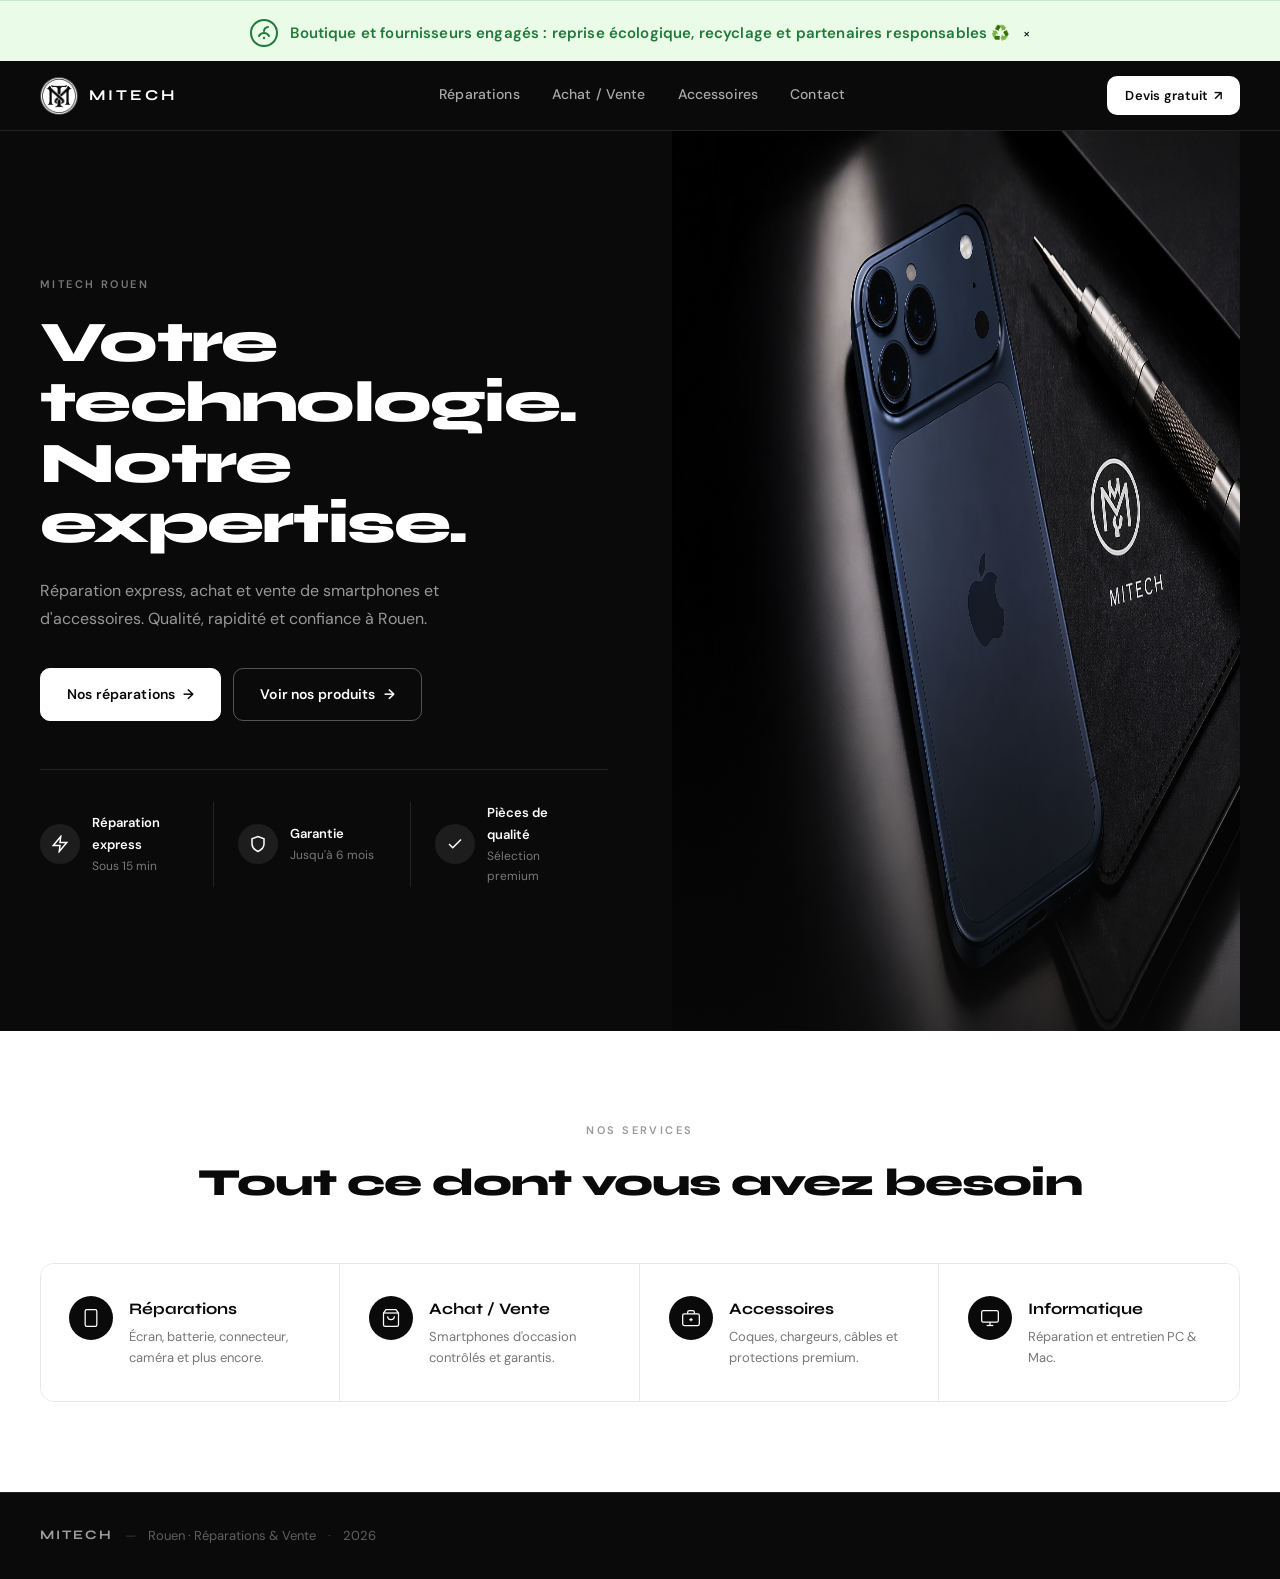
==== index.html @ 040344aa "restauration" ====
<!-- SECTION ÉCOLOGIE / REPRISE -->
</main>

<!-- SECTION ÉCOLOGIE / REPRISE (en bas de page) -->
<div class="eco-bar">
    <span class="eco-logo">
        <svg width="28" height="28" viewBox="0 0 28 28" fill="none" xmlns="http://www.w3.org/2000/svg">
            <circle cx="14" cy="14" r="13" stroke="#217a3a" stroke-width="2" fill="#eafbe7" />
            <path d="M9 17c2-4 8-4 10 0" stroke="#217a3a" stroke-width="2" stroke-linecap="round" fill="none" />
            <path d="M14 12c0-2 2-4 4-4" stroke="#217a3a" stroke-width="2" stroke-linecap="round" fill="none" />
            <circle cx="14" cy="19" r="1.2" fill="#217a3a" />
        </svg>
    </span>
    <span class="eco-text">Boutique et fournisseurs engagés : reprise écologique, recyclage et partenaires responsables
        ♻️</span>
    <button class="eco-close" aria-label="Fermer">&times;</button>
</div>
<!DOCTYPE html>
<html lang="fr">

<head>
    <meta charset="UTF-8" />
    <meta name="viewport" content="width=device-width, initial-scale=1.0" />
    <title>Mitech Rouen — Réparation & Vente de Smartphones</title>
    <link rel="preconnect" href="https://fonts.googleapis.com">
    <link
        href="https://fonts.googleapis.com/css2?family=Syne:wght@600;700;800&family=DM+Sans:wght@400;500;600&display=swap"
        rel="stylesheet">
    <link rel="stylesheet" href="style.css" />
</head>

<body>

    <header class="topbar">
        <div class="nav-wrap">
            <a href="index.html" class="brand">
                <img src="logo.png" alt="Logo Mitech" class="brand-logo" />
                <span class="brand-text">MITECH</span>
            </a>
            <nav class="nav-links">

                <a href="reparations.html">Réparations</a>
                <a href="achat.html">Achat / Vente</a>
                <a href="accessoires.html">Accessoires</a>
                <a href="contact.html">Contact</a>
            </nav>
            <a href="contact.html" class="devis-btn">Devis gratuit <span>↗</span></a>
        </div>
    </header>

    <main>

        <section class="hero">
            <div class="hero-left">
                <p class="overline">MITECH ROUEN</p>
                <h1>Votre technologie.<br />Notre expertise.</h1>
                <p class="hero-desc">
                    Réparation express, achat et vente de smartphones
                    et d'accessoires. Qualité, rapidité et confiance à Rouen.
                </p>
                <div class="hero-actions">
                    <a href="reparations.html" class="btn btn-light">Nos réparations <span>→</span></a>
                    <a href="achat.html" class="btn btn-dark">Voir nos produits <span>→</span></a>
                </div>
                <div class="hero-features">
                    <div class="feature">
                        <div class="feature-icon">
                            <svg viewBox="0 0 24 24" fill="none" stroke="currentColor" stroke-width="2">
                                <path d="M13 2L3 14h9l-1 8 10-12h-9l1-8z" />
                            </svg>
                        </div>
                        <div class="feature-text">
                            <strong>Réparation express</strong>
                            <span>Sous 15 min</span>
                        </div>
                    </div>
                    <div class="feature divider-left">
                        <div class="feature-icon">
                            <svg viewBox="0 0 24 24" fill="none" stroke="currentColor" stroke-width="2">
                                <path d="M12 22s8-4 8-10V5l-8-3-8 3v7c0 6 8 10 8 10z" />
                            </svg>
                        </div>
                        <div class="feature-text">
                            <strong>Garantie</strong>
                            <span>Jusqu'à 6 mois</span>
                        </div>
                    </div>
                    <div class="feature divider-left">
                        <div class="feature-icon">
                            <svg viewBox="0 0 24 24" fill="none" stroke="currentColor" stroke-width="2">
                                <polyline points="20 6 9 17 4 12" />
                            </svg>
                        </div>
                        <div class="feature-text">
                            <strong>Pièces de qualité</strong>
                            <span>Sélection premium</span>
                        </div>
                    </div>
                </div>
            </div>
            <div class="hero-right">
                <div class="hero-img-wrap" style="box-shadow:none;">
                    <img src="17pro.png" alt="iPhone 17 Pro" style="box-shadow:none;" />
                </div>
            </div>
        </section>

        <section class="services">
            <div class="services-head">
                <p class="section-overline">NOS SERVICES</p>
                <h2>Tout ce dont vous avez besoin</h2>
            </div>
            <div class="services-grid">
                <article class="service-card">
                    <div class="service-icon">
                        <svg viewBox="0 0 24 24" fill="none" stroke="currentColor" stroke-width="1.5">
                            <rect x="5" y="2" width="14" height="20" rx="2" />
                            <line x1="12" y1="18" x2="12" y2="18.01" />
                        </svg>
                    </div>
                    <div class="service-content">
                        <h3>Réparations</h3>
                        <p>Écran, batterie, connecteur, caméra et plus encore.</p>
                    </div>
                </article>
                <article class="service-card">
                    <div class="service-icon">
                        <svg viewBox="0 0 24 24" fill="none" stroke="currentColor" stroke-width="1.5">
                            <path d="M6 2L3 6v14a2 2 0 002 2h14a2 2 0 002-2V6l-3-4z" />
                            <line x1="3" y1="6" x2="21" y2="6" />
                            <path d="M16 10a4 4 0 01-8 0" />
                        </svg>
                    </div>
                    <div class="service-content">
                        <h3>Achat / Vente</h3>
                        <p>Smartphones d'occasion contrôlés et garantis.</p>
                    </div>
                </article>
                <article class="service-card">
                    <div class="service-icon">
                        <svg viewBox="0 0 24 24" fill="none" stroke="currentColor" stroke-width="1.5">
                            <rect x="2" y="7" width="20" height="14" rx="2" />
                            <path d="M16 7V5a2 2 0 00-2-2h-4a2 2 0 00-2 2v2" />
                            <line x1="12" y1="12" x2="12" y2="16" />
                            <line x1="10" y1="14" x2="14" y2="14" />
                        </svg>
                    </div>
                    <div class="service-content">
                        <h3>Accessoires</h3>
                        <p>Coques, chargeurs, câbles et protections premium.</p>
                    </div>
                </article>
                <article class="service-card">
                    <div class="service-icon">
                        <svg viewBox="0 0 24 24" fill="none" stroke="currentColor" stroke-width="1.5">
                            <rect x="2" y="3" width="20" height="14" rx="2" />
                            <line x1="8" y1="21" x2="16" y2="21" />
                            <line x1="12" y1="17" x2="12" y2="21" />
                        </svg>
                    </div>
                    <div class="service-content">
                        <h3>Informatique</h3>
                        <p>Réparation et entretien PC &amp; Mac.</p>
                    </div>
                </article>
            </div>
        </section>

    </main>

    <footer class="footer">
        <div class="footer-inner">
            <span class="footer-brand">MITECH</span>
            <span class="footer-sep">—</span>
            <span>Rouen · Réparations &amp; Vente</span>
            <span class="footer-sep">·</span>
            <span data-year></span>
        </div>
    </footer>

    <script src="script.js"></script>
</body>

</html>
---- style.css ----
/* =============================================
   BARRE ÉCOLOGIE BAS DE PAGE
   ============================================= */
.eco-bar {
    display: flex;
    align-items: center;
    justify-content: center;
    gap: 12px;
    background: #eafbe7;
    color: #217a3a;
    font-size: 15px;
    font-weight: 600;
    padding: 18px 0 14px 0;
    border-top: 1.5px solid #c6e7d1;
}

.eco-logo {
    display: flex;
    align-items: center;
    justify-content: center;
}

.eco-text {
    font-family: 'DM Sans', sans-serif;
    letter-spacing: 0.01em;
}

@media (max-width: 700px) {
    .eco-bar {
        font-size: 13px;
        padding: 14px 0 10px 0;
    }

    .eco-logo svg {
        width: 22px;
        height: 22px;
    }
}

/* =============================================
   SECTION ÉCOLOGIE / REPRISE
   ============================================= */
.eco-section {
    background: #eafbe7;
    padding: 80px 2.5rem;
}

.eco-wrap {
    max-width: 1200px;
    margin: 0 auto;
    display: grid;
    grid-template-columns: 1.2fr 1fr;
    gap: 3rem;
    align-items: center;
}

.eco-content h2 {
    font-family: 'Syne', sans-serif;
    font-size: clamp(1.7rem, 3vw, 2.3rem);
    font-weight: 800;
    color: #217a3a;
    margin-bottom: 1.2rem;
    letter-spacing: -0.02em;
}

.eco-content p {
    font-size: 16px;
    color: #2d4732;
    line-height: 1.7;
    max-width: 520px;
}

.eco-img img {
    width: 100%;
    max-width: 340px;
    border-radius: 18px;
    box-shadow: 0 4px 24px #0001;
    display: block;
    margin: 0 auto;
}

@media (max-width: 900px) {
    .eco-wrap {
        grid-template-columns: 1fr;
        gap: 2rem;
        text-align: center;
    }

    .eco-img img {
        max-width: 260px;
    }
}

/* ---------- CONTAINER GLOBAL ---------- */
.container {
    width: 100%;
    max-width: 1600px;
    margin: 0 auto;
    padding-left: 2.5rem;
    padding-right: 2.5rem;
    box-sizing: border-box;
}

/* =============================================
   MITECH ROUEN — style.css
   Fonts: Syne (titres) + DM Sans (corps)
   ============================================= */

/* ---------- RESET ---------- */
*,
*::before,
*::after {
    box-sizing: border-box;
    margin: 0;
    padding: 0;
}

html {
    scroll-behavior: smooth;
}

body {
    font-family: 'DM Sans', 'Helvetica Neue', sans-serif;
    background: #fff;
    color: #111;
    font-size: 16px;
    line-height: 1.65;
    -webkit-font-smoothing: antialiased;
}

img {
    display: block;
    max-width: 100%;
    height: auto;
}

a {
    text-decoration: none;
    color: inherit;
}

button {
    font-family: inherit;
    cursor: pointer;
    border: none;
    background: none;
}

/* ---------- VARIABLES ---------- */
:root {
    --black: #0a0a0a;
    --white: #ffffff;
    --gray: #f5f5f3;
    --muted: rgba(255, 255, 255, 0.55);
    --border: rgba(255, 255, 255, 0.1);
    --radius: 10px;
    --radius-lg: 14px;
}

/* =============================================
   TOPBAR / HEADER
   ============================================= */
.topbar {
    position: sticky;
    top: 0;
    z-index: 100;
    background: var(--black);
    border-bottom: 1px solid var(--border);
    height: 70px;
    display: flex;
    align-items: center;
}

.nav-wrap {
    width: 100%;
    max-width: 1600px;
    margin: 0 auto;
    padding: 0 2.5rem;
    display: flex;
    align-items: center;
    justify-content: space-between;
    gap: 2rem;
}

/* Brand */
.brand {
    display: flex;
    align-items: center;
    gap: 11px;
    flex-shrink: 0;
}

.brand-logo {
    width: 38px;
    height: 38px;
    border-radius: 50%;
    border: 1.5px solid rgba(255, 255, 255, 0.2);
    object-fit: contain;
    background: #1a1a1a;
}

.brand-text {
    font-family: 'Syne', sans-serif;
    font-size: 15px;
    font-weight: 700;
    letter-spacing: 0.2em;
    color: var(--white);
}

/* Nav */
.nav-links {
    display: flex;
    align-items: center;
    gap: 2rem;
}

.nav-links a {
    font-size: 14px;
    font-weight: 500;
    color: rgba(255, 255, 255, 0.65);
    letter-spacing: 0.01em;
    transition: color 0.2s;
    position: relative;
    padding-bottom: 2px;
}

.nav-links a:hover {
    color: var(--white);
}

.nav-links a.active {
    color: var(--white);
}

.nav-links a.active::after {
    content: '';
    position: absolute;
    bottom: -4px;
    left: 0;
    right: 0;
    height: 2px;
    background: var(--white);
    border-radius: 2px;
}

/* Devis CTA */
.devis-btn {
    display: inline-flex;
    align-items: center;
    gap: 5px;
    background: var(--white);
    color: var(--black);
    font-size: 13px;
    font-weight: 600;
    padding: 9px 18px;
    border-radius: var(--radius);
    letter-spacing: 0.02em;
    white-space: nowrap;
    flex-shrink: 0;
    transition: background 0.2s;
}

.devis-btn:hover {
    background: #e8e8e8;
}

/* =============================================
   BOUTONS
   ============================================= */
.btn {
    display: inline-flex;
    align-items: center;
    gap: 8px;
    padding: 14px 26px;
    font-size: 14px;
    font-weight: 600;
    border-radius: var(--radius);
    letter-spacing: 0.01em;
    transition: all 0.2s;
    white-space: nowrap;
}

.btn-light {
    background: var(--white);
    color: var(--black);
    border: 1.5px solid var(--white);
}

.btn-light:hover {
    background: #e8e8e8;
    border-color: #e8e8e8;
}

.btn-dark {
    background: transparent;
    color: var(--white);
    border: 1.5px solid rgba(255, 255, 255, 0.3);
}

.btn-dark:hover {
    border-color: rgba(255, 255, 255, 0.7);
    background: rgba(255, 255, 255, 0.06);
}

/* =============================================
   HERO — INDEX
   ============================================= */
.hero {
    background: var(--black);
    color: var(--white);
    min-height: calc(100vh - 70px);
    display: grid;
    grid-template-columns: 1fr 1fr;
    align-items: center;
    max-width: 1600px;
    margin: 0 auto;
    padding: 0 2.5rem;
    gap: 4rem;
}

/* Côté gauche */
.hero-left {
    padding: 5rem 0;
}

.overline {
    font-size: 11px;
    font-weight: 600;
    letter-spacing: 0.22em;
    text-transform: uppercase;
    color: rgba(255, 255, 255, 0.45);
    margin-bottom: 1.2rem;
    display: block;
}

.hero h1,
.page-hero h1 {
    font-family: 'Syne', sans-serif;
    font-size: clamp(2.6rem, 4.5vw, 3.8rem);
    font-weight: 800;
    line-height: 1.05;
    letter-spacing: -0.03em;
    color: var(--white);
    margin-bottom: 1.4rem;
}

.hero-desc {
    font-size: 1rem;
    color: rgba(255, 255, 255, 0.58);
    max-width: 460px;
    line-height: 1.75;
    margin-bottom: 2.2rem;
}

.hero-actions {
    display: flex;
    gap: 12px;
    flex-wrap: wrap;
    margin-bottom: 3rem;
}

/* Features bar */
.hero-features {
    display: flex;
    gap: 0;
    border-top: 1px solid var(--border);
    padding-top: 2rem;
}

.feature {
    display: flex;
    align-items: center;
    gap: 12px;
    flex: 1;
    padding-right: 1.5rem;
}

.feature.divider-left {
    border-left: 1px solid var(--border);
    padding-left: 1.5rem;
}

.feature-icon {
    width: 40px;
    height: 40px;
    border-radius: 50%;
    background: rgba(255, 255, 255, 0.08);
    display: flex;
    align-items: center;
    justify-content: center;
    flex-shrink: 0;
}

.feature-icon svg {
    width: 18px;
    height: 18px;
    stroke: var(--white);
}

.feature-text {
    display: flex;
    flex-direction: column;
    gap: 2px;
}

.feature-text strong {
    font-size: 13px;
    font-weight: 600;
    color: var(--white);
}

.feature-text span {
    font-size: 12px;
    color: rgba(255, 255, 255, 0.45);
}

/* Côté droit — image hero */
.hero-right {
<<<<<<< HEAD
    width: 50vw;
    height: 100vh;
    display: flex;
    align-items: center;
    justify-content: center;
    padding: 0;
    margin: 0;
    box-sizing: border-box;
    background: transparent;
=======
    width: 50%;
    height: 100%;
    display: flex;
    align-items: stretch;
>>>>>>> parent of 1226ffb (17)
}

.hero-img-wrap {
    position: relative;
<<<<<<< HEAD
    width: 100vw;
    height: 100vh;
    min-height: unset;
    overflow: hidden;
    display: flex;
    align-items: center;
    justify-content: center;
    padding: 0;
    margin: 0;
    background: transparent;
=======
    width: 100%;
    min-height: 500px;
    overflow: hidden;
>>>>>>> parent of 1226ffb (17)
}

.hero-img-wrap img {
    width: 100%;
    height: 100%;
<<<<<<< HEAD
    max-width: 100vw;
    max-height: 100vh;
=======
>>>>>>> parent of 1226ffb (17)
    object-fit: contain;
    object-position: center;
    display: block;
    margin: 0 auto;
}

/* Dégradé bas pour les overlays */
.hero-img-wrap::after {
    content: '';
    position: absolute;
    inset: 0;
    background: linear-gradient(to bottom,
            transparent 50%,
            rgba(10, 10, 10, 0.7) 100%);
    pointer-events: none;
}

/* Badge "iPhone 17 Pro" en haut à droite */
.hero-img-badge {
    position: absolute;
    top: 20px;
    right: 20px;
    z-index: 2;
    background: rgba(255, 255, 255, 0.12);
    backdrop-filter: blur(8px);
    -webkit-backdrop-filter: blur(8px);
    border: 1px solid rgba(255, 255, 255, 0.2);
    border-radius: 20px;
    padding: 6px 14px;
}

.badge-model {
    font-family: 'Syne', sans-serif;
    font-size: 12px;
    font-weight: 700;
    letter-spacing: 0.1em;
    color: #fff;
}

/* Logo MITECH en bas à droite */
.hero-img-logo {
    position: absolute;
    bottom: 24px;
    right: 24px;
    z-index: 2;
    display: flex;
    flex-direction: column;
    align-items: center;
    gap: 6px;
}

.overlay-logo {
    width: 44px;
    height: 44px;
    border-radius: 50%;
    border: 1.5px solid rgba(255, 255, 255, 0.3);
    background: rgba(10, 10, 10, 0.5);
    object-fit: contain;
}

.hero-img-logo span {
    font-family: 'Syne', sans-serif;
    font-size: 11px;
    font-weight: 700;
    letter-spacing: 0.22em;
    color: rgba(255, 255, 255, 0.7);
}

/* =============================================
   SECTION SERVICES — INDEX
   ============================================= */
.services {
    background: var(--white);
    padding: 90px 2.5rem;
    max-width: 1600px;
    margin: 0 auto;
}

.services-head {
    text-align: center;
    margin-bottom: 3rem;
}

.section-overline {
    font-size: 11px;
    font-weight: 600;
    letter-spacing: 0.22em;
    color: #999;
    margin-bottom: 0.75rem;
    display: block;
}

.services-head h2 {
    font-family: 'Syne', sans-serif;
    font-size: clamp(1.8rem, 3vw, 2.6rem);
    font-weight: 800;
    letter-spacing: -0.025em;
    color: var(--black);
}

.services-grid {
    display: grid;
    grid-template-columns: repeat(4, 1fr);
    gap: 1px;
    border: 1px solid #e8e8e8;
    border-radius: var(--radius-lg);
    overflow: hidden;
}

.service-card {
    display: flex;
    align-items: flex-start;
    gap: 16px;
    padding: 2rem 1.75rem;
    background: var(--white);
    transition: background 0.2s;
}

.service-card:not(:last-child) {
    border-right: 1px solid #e8e8e8;
}

.service-card:hover {
    background: #fafafa;
}

.service-icon {
    width: 44px;
    height: 44px;
    border-radius: 50%;
    background: var(--black);
    display: flex;
    align-items: center;
    justify-content: center;
    flex-shrink: 0;
}

.service-icon svg {
    width: 20px;
    height: 20px;
    stroke: var(--white);
}

.service-content h3 {
    font-family: 'Syne', sans-serif;
    font-size: 1rem;
    font-weight: 700;
    color: var(--black);
    margin-bottom: 0.35rem;
}

.service-content p {
    font-size: 13px;
    color: #777;
    line-height: 1.6;
}

/* =============================================
   PAGE HERO (réparations, achat, contact)
   ============================================= */
.page-hero {
    background: var(--black);
    color: var(--white);
    padding: 5rem 2.5rem 4rem;
    display: grid;
    grid-template-columns: 1fr 1fr;
    align-items: center;
    gap: 4rem;
    max-width: 1600px;
    margin: 0 auto;
}

.page-hero--center {
    grid-template-columns: 1fr;
    text-align: center;
    padding: 7rem 2.5rem;
}

.page-hero--center .hero-desc {
    margin: 0 auto 2.2rem;
}

.page-hero--center .hero-actions {
    justify-content: center;
}

.page-hero-inner {
    max-width: 560px;
}

.page-hero--center .page-hero-inner {
    max-width: 640px;
    margin: 0 auto;
}

.page-hero-media img {
    width: 100%;
    border-radius: var(--radius-lg);
    object-fit: cover;
    aspect-ratio: 4/3;
}

/* Full-width black wrapper pour les pages internes */
body:not(:has(.hero)) {
    background: var(--black);
}

/* Sections blanches sur fond noir */
.cards-section,
.showcase-section,
.feature-section,
.contact-section,
.services {
    background: var(--white);
}

/* =============================================
   SHOWCASE (image + texte)
   ============================================= */
.showcase-section {
    padding: 80px 2.5rem;
}

.showcase-wrap {
    max-width: 1600px;
    margin: 0 auto;
    display: grid;
    grid-template-columns: 1fr 1fr;
    gap: 5rem;
    align-items: center;
}

.showcase-copy h2 {
    font-family: 'Syne', sans-serif;
    font-size: clamp(1.6rem, 2.5vw, 2.2rem);
    font-weight: 800;
    letter-spacing: -0.025em;
    margin-bottom: 1rem;
    color: var(--black);
    line-height: 1.2;
}

.showcase-copy p {
    font-size: 15px;
    color: #666;
    line-height: 1.75;
}

.showcase-media img {
    width: 100%;
    border-radius: var(--radius-lg);
    object-fit: cover;
    aspect-ratio: 4/3;
}

/* =============================================
   CARDS
   ============================================= */
.cards-section {
    padding: 80px 2.5rem;
}

.cards-wrap {
    max-width: 1600px;
    margin: 0 auto;
    display: grid;
    grid-template-columns: repeat(auto-fit, minmax(280px, 1fr));
    gap: 1.25rem;
}

.card {
    background: var(--black);
    color: var(--white);
    border-radius: var(--radius-lg);
    padding: 2rem 1.75rem;
    transition: transform 0.22s;
}

.card:hover {
    transform: translateY(-5px);
}

.kicker {
    font-size: 10px;
    font-weight: 700;
    letter-spacing: 0.22em;
    text-transform: uppercase;
    color: rgba(255, 255, 255, 0.35);
    margin-bottom: 0.85rem;
    display: block;
}

.card h3 {
    font-family: 'Syne', sans-serif;
    font-size: 1.1rem;
    font-weight: 700;
    color: var(--white);
    margin-bottom: 0.6rem;
    letter-spacing: -0.01em;
}

.card p {
    font-size: 14px;
    color: rgba(255, 255, 255, 0.5);
    line-height: 1.65;
}

/* =============================================
   FEATURE GRID (achat)
   ============================================= */
.feature-section {
    padding: 0 2.5rem 80px;
}

.feature-grid {
    max-width: 1600px;
    margin: 0 auto;
    display: grid;
    grid-template-columns: 1fr 1fr;
    gap: 1.25rem;
}

.feature-card {
    background: var(--gray);
    border-radius: var(--radius-lg);
    overflow: hidden;
    display: flex;
    flex-direction: column;
}

.feature-card--dark {
    background: var(--black);
}

.feature-card-content {
    padding: 2rem 1.75rem 1.5rem;
}

.feature-card .kicker {
    color: #bbb;
}

.feature-card--dark .kicker {
    color: rgba(255, 255, 255, 0.35);
}

.feature-card h3 {
    font-family: 'Syne', sans-serif;
    font-size: 1.1rem;
    font-weight: 700;
    color: var(--black);
    margin-bottom: 0.5rem;
}

.feature-card--dark h3 {
    color: var(--white);
}

.feature-card p {
    font-size: 14px;
    color: #666;
    line-height: 1.65;
}

.feature-card--dark p {
    color: rgba(255, 255, 255, 0.5);
}

.feature-card img {
    width: 100%;
    height: 220px;
    object-fit: cover;
    display: block;
}

/* =============================================
   CONTACT
   ============================================= */
.contact-section {
    padding: 80px 2.5rem;
}

.contact-grid {
    max-width: 1600px;
    margin: 0 auto;
    display: grid;
    grid-template-columns: 1fr 1.4fr;
    gap: 5rem;
    align-items: start;
}

.contact-info h2 {
    font-family: 'Syne', sans-serif;
    font-size: 1.5rem;
    font-weight: 700;
    color: var(--black);
    margin-bottom: 1.75rem;
    letter-spacing: -0.02em;
}

.contact-list {
    list-style: none;
    display: flex;
    flex-direction: column;
    gap: 1.25rem;
}

.contact-list li {
    display: flex;
    align-items: center;
    gap: 14px;
    font-size: 15px;
    color: #444;
}

.contact-icon {
    width: 40px;
    height: 40px;
    border-radius: 50%;
    background: var(--black);
    display: flex;
    align-items: center;
    justify-content: center;
    flex-shrink: 0;
}

.contact-icon svg {
    width: 17px;
    height: 17px;
    stroke: var(--white);
}

/* Formulaire */
.contact-form-wrap {
    display: flex;
    flex-direction: column;
    gap: 1.25rem;
}

.form-group {
    display: flex;
    flex-direction: column;
    gap: 6px;
}

.form-group label {
    font-size: 13px;
    font-weight: 600;
    color: var(--black);
    letter-spacing: 0.02em;
}

.form-group input,
.form-group textarea {
    font-family: 'DM Sans', sans-serif;
    font-size: 14px;
    padding: 12px 16px;
    border: 1.5px solid #e0e0e0;
    border-radius: var(--radius);
    background: #fafafa;
    color: var(--black);
    transition: border-color 0.2s, background 0.2s;
    resize: vertical;
    outline: none;
}

.form-group input:focus,
.form-group textarea:focus {
    border-color: var(--black);
    background: var(--white);
}

.form-group input::placeholder,
.form-group textarea::placeholder {
    color: #aaa;
}

.btn-submit {
    align-self: flex-start;
}

/* =============================================
   FOOTER
   ============================================= */
.footer {
    background: var(--black);
    border-top: 1px solid var(--border);
    padding: 2rem 2.5rem;
}

.footer-inner {
    max-width: 1600px;
    margin: 0 auto;
    display: flex;
    align-items: center;
    gap: 0.75rem;
    font-size: 13px;
    color: rgba(255, 255, 255, 0.35);
}

.footer-brand {
    font-family: 'Syne', sans-serif;
    font-weight: 700;
    letter-spacing: 0.15em;
    color: rgba(255, 255, 255, 0.6);
}

.footer-sep {
    color: rgba(255, 255, 255, 0.2);
}

/* =============================================
   REVEAL ANIMATION
   ============================================= */
.reveal {
    opacity: 0;
    transform: translateY(22px);
    transition: opacity 0.6s ease, transform 0.6s ease;
}

.reveal.visible {
    opacity: 1;
    transform: none;
}

/* =============================================
   RESPONSIVE
   ============================================= */
@media (max-width: 900px) {

    .hero,
    .page-hero {
        grid-template-columns: 1fr;
    }

    .hero-right {
        display: none;
    }

    .page-hero-media {
        display: none;
    }

    .services-grid {
        grid-template-columns: 1fr 1fr;
    }

    .service-card:not(:last-child) {
        border-right: none;
        border-bottom: 1px solid #e8e8e8;
    }

    .showcase-wrap,
    .contact-grid,
    .feature-grid {
        grid-template-columns: 1fr;
        gap: 2rem;
    }
}

@media (max-width: 640px) {
    .nav-links {
        display: none;
    }

    .nav-wrap {
        padding: 0 1.25rem;
    }

    .hero,
    .page-hero {
        padding: 3rem 1.25rem 2.5rem;
    }

    .hero-left {
        padding: 2rem 0;
    }

    .services {
        padding: 60px 1.25rem;
    }

    .services-grid {
        grid-template-columns: 1fr;
    }

    .cards-section,
    .showcase-section,
    .feature-section,
    .contact-section {
        padding: 60px 1.25rem;
    }

    .cards-wrap {
        grid-template-columns: 1fr;
    }

    .hero-features {
        flex-direction: column;
        gap: 1rem;
    }

    .feature.divider-left {
        border-left: none;
        border-top: 1px solid var(--border);
        padding-left: 0;
        padding-top: 1rem;
    }
}
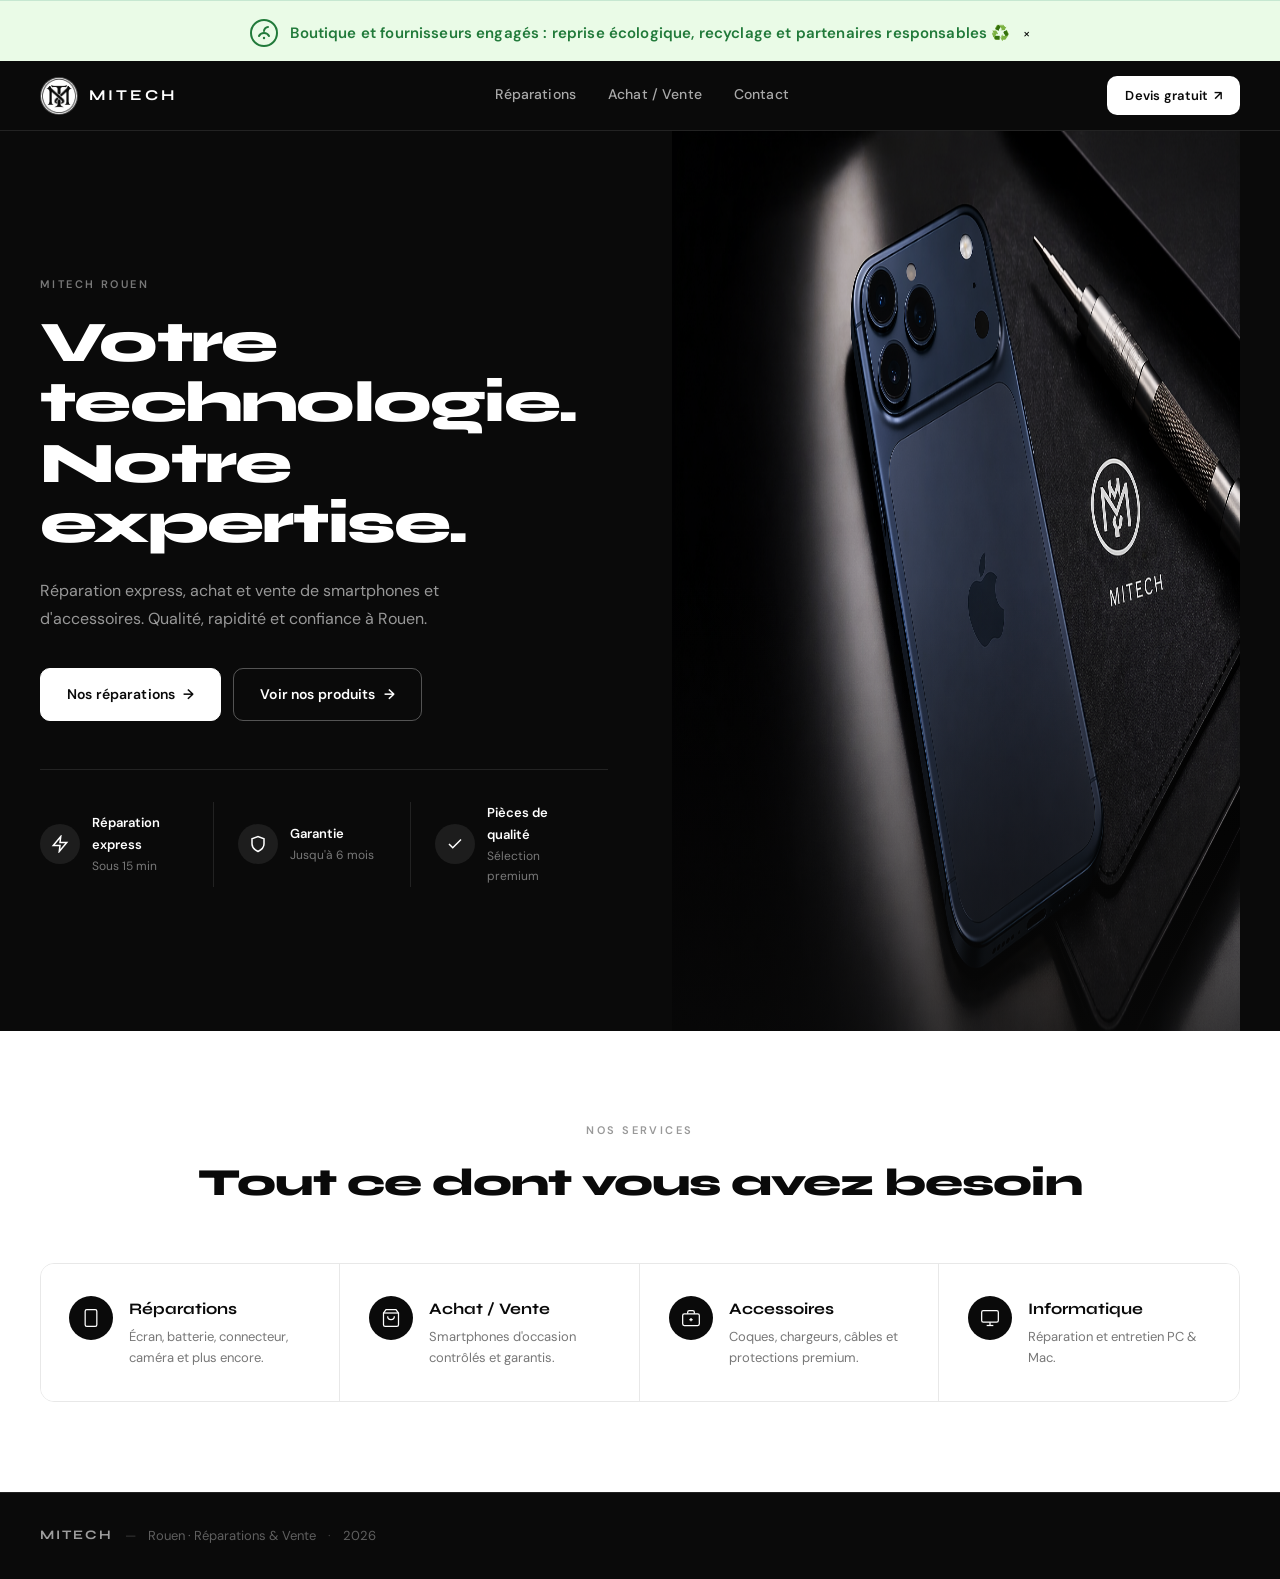
==== commit d15fa805: "navigation nav bar" ====
--- a/index.html
+++ b/index.html
@@ -41,7 +41,7 @@
 
                 <a href="reparations.html">Réparations</a>
                 <a href="achat.html">Achat / Vente</a>
-                <a href="accessoires.html">Accessoires</a>
+
                 <a href="contact.html">Contact</a>
             </nav>
             <a href="contact.html" class="devis-btn">Devis gratuit <span>↗</span></a>
--- a/style.css
+++ b/style.css
@@ -416,8 +416,7 @@
 
 /* Côté droit — image hero */
 .hero-right {
-<<<<<<< HEAD
-    width: 50vw;
+    <<<<<<< HEAD width: 50vw;
     height: 100vh;
     display: flex;
     align-items: center;
@@ -426,18 +425,16 @@
     margin: 0;
     box-sizing: border-box;
     background: transparent;
-=======
-    width: 50%;
+    =======width: 50%;
     height: 100%;
     display: flex;
     align-items: stretch;
->>>>>>> parent of 1226ffb (17)
+    >>>>>>>parent of 1226ffb (17)
 }
 
 .hero-img-wrap {
     position: relative;
-<<<<<<< HEAD
-    width: 100vw;
+    <<<<<<< HEAD width: 100vw;
     height: 100vh;
     min-height: unset;
     overflow: hidden;
@@ -447,22 +444,18 @@
     padding: 0;
     margin: 0;
     background: transparent;
-=======
-    width: 100%;
+    =======width: 100%;
     min-height: 500px;
     overflow: hidden;
->>>>>>> parent of 1226ffb (17)
+    >>>>>>>parent of 1226ffb (17)
 }
 
 .hero-img-wrap img {
     width: 100%;
     height: 100%;
-<<<<<<< HEAD
-    max-width: 100vw;
+    <<<<<<< HEAD max-width: 100vw;
     max-height: 100vh;
-=======
->>>>>>> parent of 1226ffb (17)
-    object-fit: contain;
+    =======>>>>>>>parent of 1226ffb (17) object-fit: contain;
     object-position: center;
     display: block;
     margin: 0 auto;
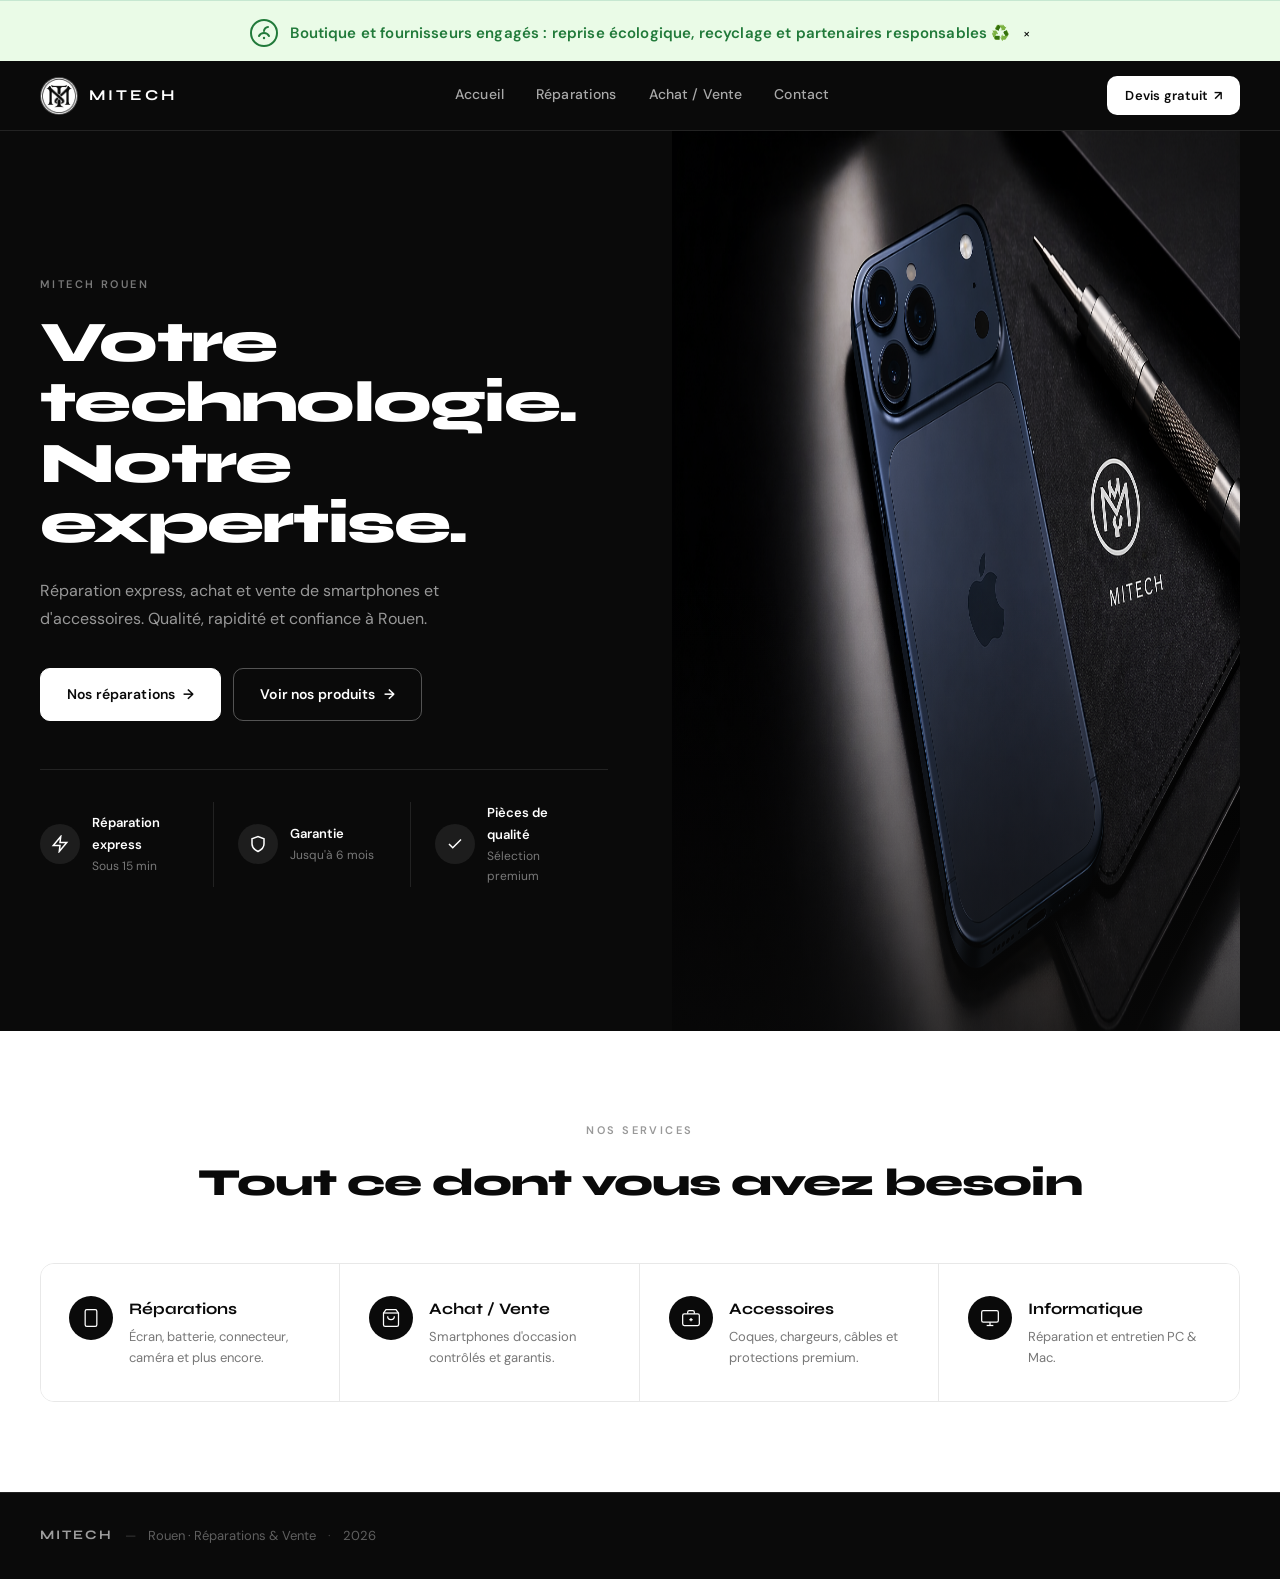
==== commit fc8ccbc7: "nav" ====
--- a/index.html
+++ b/index.html
@@ -38,7 +38,7 @@
                 <span class="brand-text">MITECH</span>
             </a>
             <nav class="nav-links">
-
+                <a href="index.html">Accueil</a>
                 <a href="reparations.html">Réparations</a>
                 <a href="achat.html">Achat / Vente</a>
 
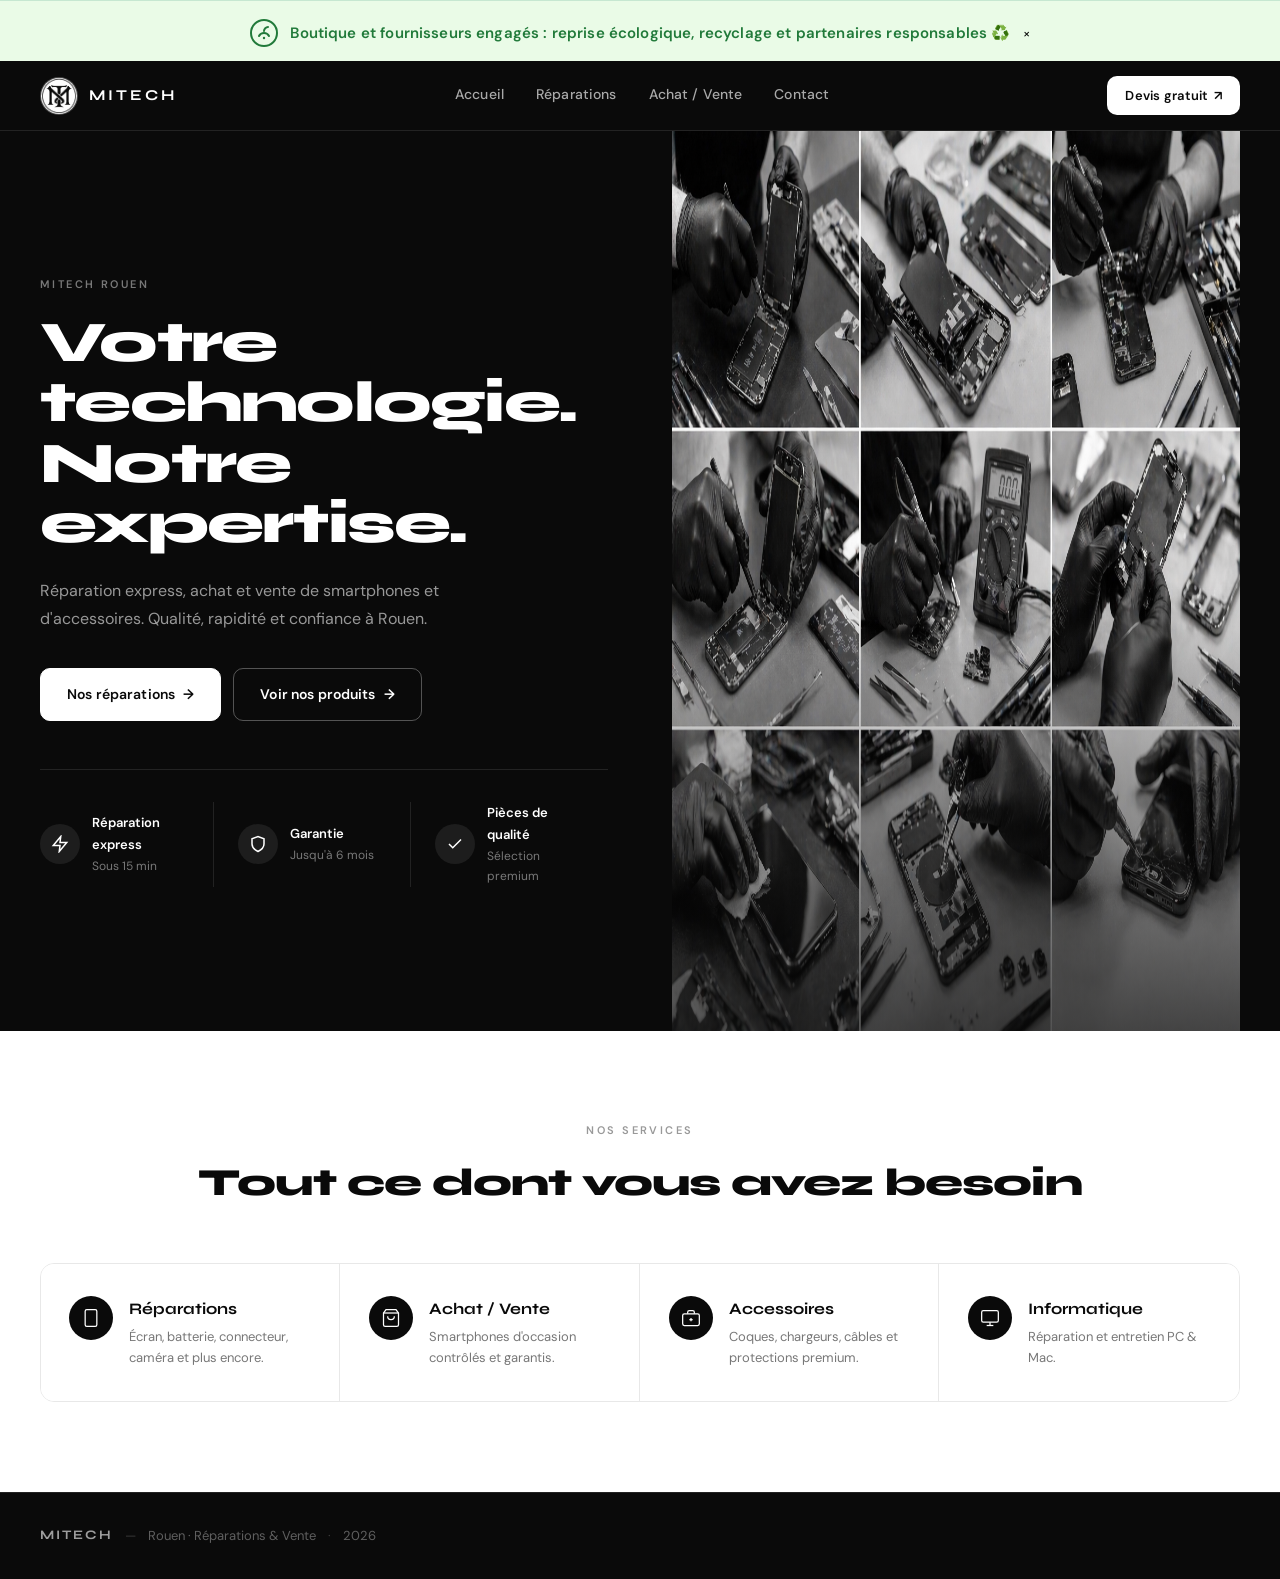
==== commit b09430b9: "image" ====
--- a/index.html
+++ b/index.html
@@ -100,7 +100,7 @@
             </div>
             <div class="hero-right">
                 <div class="hero-img-wrap" style="box-shadow:none;">
-                    <img src="17pro.png" alt="iPhone 17 Pro" style="box-shadow:none;" />
+                    <img src="repar.png" alt="iPhone 17 Pro" style="box-shadow:none;" />
                 </div>
             </div>
         </section>
--- a/style.css
+++ b/style.css
@@ -1063,4 +1063,429 @@
         padding-left: 0;
         padding-top: 1rem;
     }
+}
+
+/* =============================================
+   RESERVATION TELEPHONE
+   ============================================= */
+.reservation-phone-section {
+    background: var(--white);
+    padding: 80px 2.5rem;
+}
+
+.reservation-phone-grid {
+    max-width: 1600px;
+    margin: 0 auto;
+    display: grid;
+    grid-template-columns: 1.05fr 0.95fr;
+    gap: 1.5rem;
+    align-items: start;
+}
+
+.reservation-product-card,
+.reservation-form-card {
+    background: var(--gray);
+    border-radius: var(--radius-lg);
+    overflow: hidden;
+}
+
+.reservation-product-media img {
+    width: 100%;
+    height: 420px;
+    object-fit: cover;
+    display: block;
+}
+
+.reservation-product-content,
+.reservation-form-card {
+    padding: 2rem 1.75rem;
+}
+
+.reservation-product-content h2,
+.reservation-form-card h2 {
+    font-family: 'Syne', sans-serif;
+    font-size: clamp(1.5rem, 2.3vw, 2.1rem);
+    font-weight: 800;
+    letter-spacing: -0.025em;
+    color: var(--black);
+    margin-bottom: 1rem;
+}
+
+.reservation-specs {
+    list-style: none;
+    display: grid;
+    gap: 0.65rem;
+    margin-bottom: 1.5rem;
+}
+
+.reservation-specs li {
+    font-size: 14px;
+    color: #444;
+}
+
+.reservation-pricing {
+    display: grid;
+    grid-template-columns: 1fr 1fr;
+    gap: 1rem;
+    margin-bottom: 1rem;
+}
+
+.price-label {
+    display: block;
+    font-size: 12px;
+    color: #777;
+    margin-bottom: 0.35rem;
+}
+
+.main-price,
+.deposit-price {
+    font-family: 'Syne', sans-serif;
+    font-size: 1.5rem;
+    color: var(--black);
+}
+
+.deposit-price {
+    color: #217a3a;
+}
+
+.reservation-note {
+    font-size: 14px;
+    color: #666;
+    line-height: 1.7;
+}
+
+.reservation-form {
+    display: flex;
+    flex-direction: column;
+    gap: 1rem;
+}
+
+.form-row {
+    display: grid;
+    grid-template-columns: 1fr 1fr;
+    gap: 1rem;
+}
+
+.reservation-form input,
+.reservation-form textarea,
+.reservation-form select {
+    font-family: 'DM Sans', sans-serif;
+    font-size: 14px;
+    padding: 12px 16px;
+    border: 1.5px solid #e0e0e0;
+    border-radius: var(--radius);
+    background: #fafafa;
+    color: var(--black);
+    outline: none;
+    transition: border-color 0.2s, background 0.2s;
+}
+
+.reservation-form input:focus,
+.reservation-form textarea:focus,
+.reservation-form select:focus {
+    border-color: var(--black);
+    background: var(--white);
+}
+
+.reservation-form input[readonly] {
+    color: #666;
+    background: #f1f1f1;
+}
+
+.deposit-box {
+    background: #fff;
+    border: 1px solid #e6e6e6;
+    border-radius: var(--radius);
+    padding: 1rem 1rem;
+    margin-top: 0.25rem;
+}
+
+.deposit-line {
+    display: flex;
+    align-items: center;
+    justify-content: space-between;
+    gap: 1rem;
+    font-size: 14px;
+    color: var(--black);
+}
+
+.deposit-line strong {
+    font-family: 'Syne', sans-serif;
+    font-size: 1rem;
+}
+
+.deposit-line--muted {
+    margin-top: 0.55rem;
+    padding-top: 0.55rem;
+    border-top: 1px solid #ececec;
+    color: #666;
+}
+
+.checkbox-line {
+    display: flex;
+    align-items: flex-start;
+    gap: 10px;
+    font-size: 13px;
+    color: #555;
+    line-height: 1.5;
+}
+
+.checkbox-line input {
+    margin-top: 3px;
+}
+
+.btn-payment {
+    justify-content: center;
+    background: var(--black);
+    color: var(--white);
+    border: 1.5px solid var(--black);
+    margin-top: 0.5rem;
+}
+
+.btn-payment:hover {
+    background: #1b1b1b;
+    border-color: #1b1b1b;
+}
+
+@media (max-width: 900px) {
+    .reservation-phone-grid {
+        grid-template-columns: 1fr;
+    }
+
+    .reservation-product-media img {
+        height: 320px;
+    }
+}
+
+@media (max-width: 640px) {
+    .reservation-phone-section {
+        padding: 60px 1.25rem;
+    }
+
+    .form-row,
+    .reservation-pricing {
+        grid-template-columns: 1fr;
+    }
+
+    .reservation-product-content,
+    .reservation-form-card {
+        padding: 1.35rem;
+    }
+}
+
+/* =============================================
+   REPAIR SELECTOR
+   ============================================= */
+.repair-selector-section {
+    background: var(--white);
+    padding: 0 2.5rem 80px;
+}
+
+.repair-selector-card {
+    max-width: 1020px;
+    margin: 0 auto;
+    background: linear-gradient(180deg, #1f1f23 0%, #18181c 100%);
+    border-radius: 30px;
+    padding: 56px 54px 44px;
+    color: #fff;
+    box-shadow: 0 20px 60px rgba(0, 0, 0, 0.18);
+}
+
+.repair-selector-head {
+    text-align: center;
+    margin-bottom: 34px;
+}
+
+.repair-selector-head h2 {
+    font-family: 'Syne', sans-serif;
+    font-size: clamp(2rem, 4vw, 3rem);
+    font-weight: 800;
+    letter-spacing: -0.03em;
+    color: #f5f5f7;
+}
+
+.repair-selector-top {
+    display: flex;
+    justify-content: center;
+    margin-bottom: 34px;
+}
+
+.repair-selector-controls {
+    width: 100%;
+    max-width: 430px;
+    display: flex;
+    flex-direction: column;
+    gap: 16px;
+}
+
+.repair-field {
+    display: flex;
+    flex-direction: column;
+    gap: 8px;
+}
+
+.repair-field label {
+    font-size: 15px;
+    color: rgba(255, 255, 255, 0.42);
+    padding-left: 4px;
+}
+
+.repair-field select {
+    width: 100%;
+    height: 62px;
+    padding: 0 18px;
+    border-radius: 18px;
+    border: 1px solid rgba(255, 255, 255, 0.18);
+    background: rgba(255, 255, 255, 0.035);
+    color: #fff;
+    font-size: 18px;
+    font-family: 'DM Sans', sans-serif;
+    outline: none;
+}
+
+.repair-field select:focus {
+    border-color: rgba(255, 255, 255, 0.38);
+}
+
+.repair-field select option {
+    color: #111;
+}
+
+.repair-help-link {
+    text-align: center;
+    color: #2997ff;
+    font-size: 16px;
+    margin-top: 2px;
+}
+
+.repair-estimate-grid {
+    display: grid;
+    grid-template-columns: 180px 1fr;
+    gap: 38px;
+    align-items: start;
+    margin-top: 12px;
+}
+
+.repair-phone-visual {
+    display: flex;
+    align-items: center;
+    justify-content: center;
+    min-height: 330px;
+}
+
+.repair-phone-visual img {
+    width: 150px;
+    max-height: 270px;
+    object-fit: contain;
+    filter: drop-shadow(0 12px 30px rgba(0, 0, 0, 0.35));
+}
+
+.repair-cost-label {
+    font-size: 17px;
+    color: rgba(255, 255, 255, 0.48);
+    margin-bottom: 12px;
+}
+
+.repair-price-list {
+    display: flex;
+    flex-direction: column;
+}
+
+.repair-price-row {
+    display: grid;
+    grid-template-columns: 1fr auto;
+    gap: 20px;
+    align-items: center;
+    padding: 14px 0;
+    border-bottom: 1px solid rgba(255, 255, 255, 0.12);
+}
+
+.repair-price-row:last-child {
+    border-bottom: none;
+}
+
+.repair-price-row span {
+    font-size: 18px;
+    color: #f5f5f7;
+    line-height: 1.4;
+}
+
+.repair-price-row strong {
+    font-size: 18px;
+    font-weight: 600;
+    color: #f5f5f7;
+    white-space: nowrap;
+}
+
+.repair-action {
+    margin-top: 36px;
+    display: flex;
+    justify-content: center;
+}
+
+.repair-assistance-btn {
+    display: inline-flex;
+    align-items: center;
+    justify-content: center;
+    min-width: 182px;
+    height: 58px;
+    padding: 0 26px;
+    border-radius: 999px;
+    background: #0071e3;
+    color: #fff;
+    font-size: 18px;
+    font-weight: 600;
+    transition: background 0.2s ease, transform 0.2s ease;
+}
+
+.repair-assistance-btn:hover {
+    background: #1683f0;
+    transform: translateY(-1px);
+}
+
+@media (max-width: 900px) {
+    .repair-selector-card {
+        padding: 38px 24px 30px;
+        border-radius: 24px;
+    }
+
+    .repair-estimate-grid {
+        grid-template-columns: 1fr;
+        gap: 22px;
+    }
+
+    .repair-phone-visual {
+        min-height: auto;
+    }
+
+    .repair-phone-visual img {
+        width: 135px;
+        max-height: 240px;
+    }
+}
+
+@media (max-width: 640px) {
+    .repair-selector-section {
+        padding: 0 1.25rem 60px;
+    }
+
+    .repair-selector-head h2 {
+        font-size: 2rem;
+    }
+
+    .repair-field select {
+        height: 58px;
+        font-size: 16px;
+    }
+
+    .repair-price-row {
+        grid-template-columns: 1fr auto;
+        gap: 12px;
+        padding: 12px 0;
+    }
+
+    .repair-price-row span,
+    .repair-price-row strong {
+        font-size: 16px;
+    }
 }
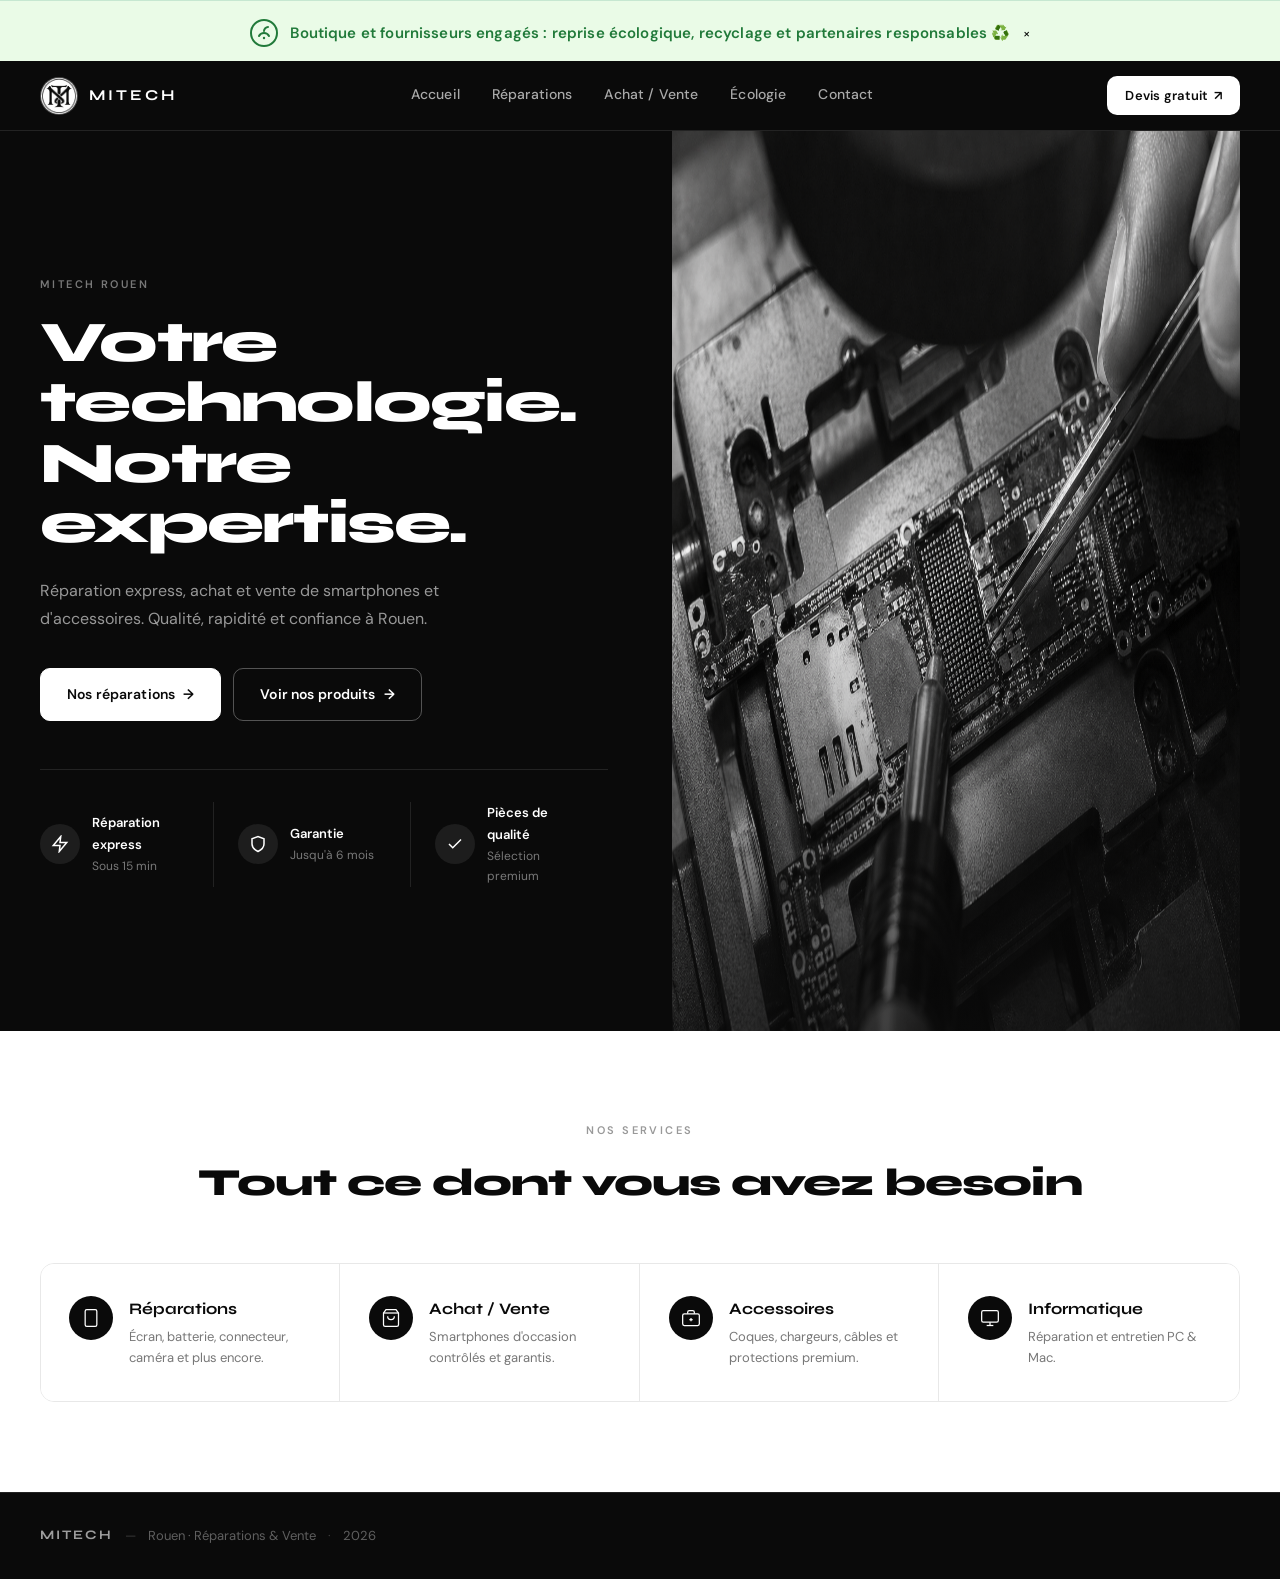
==== commit e99c4832: "bar de navigation ecologie" ====
--- a/index.html
+++ b/index.html
@@ -41,7 +41,7 @@
                 <a href="index.html">Accueil</a>
                 <a href="reparations.html">Réparations</a>
                 <a href="achat.html">Achat / Vente</a>
-
+                <a href="ecologie.html">Écologie</a>
                 <a href="contact.html">Contact</a>
             </nav>
             <a href="contact.html" class="devis-btn">Devis gratuit <span>↗</span></a>
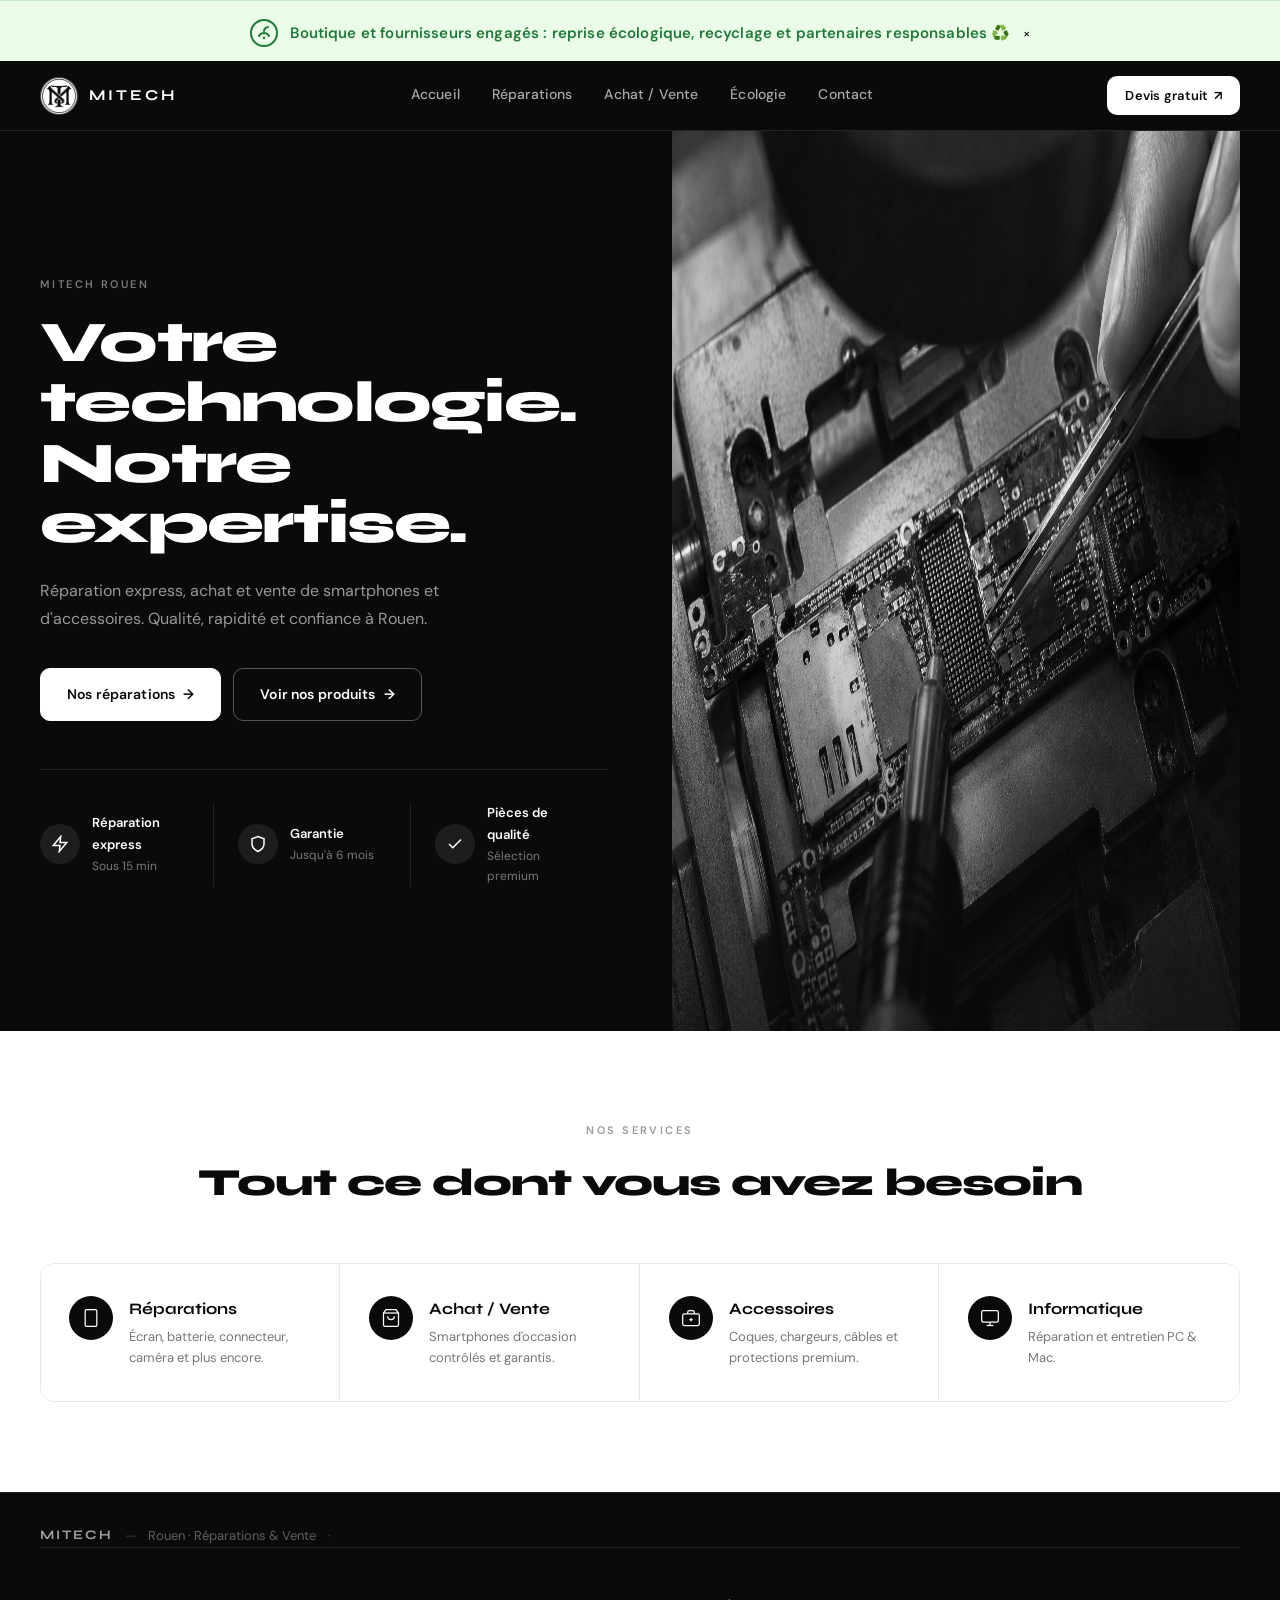
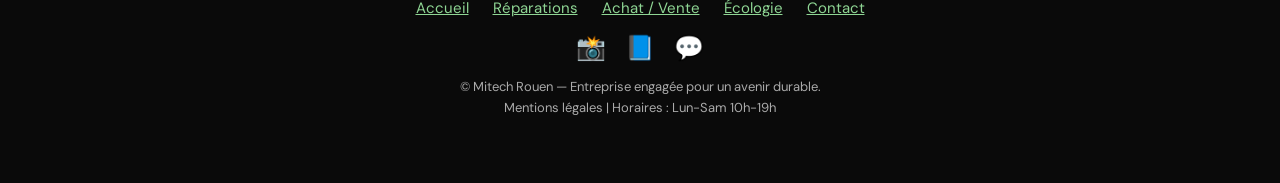
==== commit c3c9f67d: "m" ====
--- a/index.html
+++ b/index.html
@@ -22,6 +22,11 @@
     <meta charset="UTF-8" />
     <meta name="viewport" content="width=device-width, initial-scale=1.0" />
     <title>Mitech Rouen — Réparation & Vente de Smartphones</title>
+    <meta name="description"
+        content="Réparation, achat et vente de smartphones à Rouen. Service rapide, fiable et écologique. Devis gratuit." />
+    <meta name="keywords" content="smartphone, réparation, vente, achat, Rouen, Mitech, écologique, reconditionné" />
+    <meta name="author" content="Mitech Rouen" />
+    <link rel="icon" type="image/x-icon" href="favicon.ico" />
     <link rel="preconnect" href="https://fonts.googleapis.com">
     <link
         href="https://fonts.googleapis.com/css2?family=Syne:wght@600;700;800&family=DM+Sans:wght@400;500;600&display=swap"
@@ -176,9 +181,24 @@
             <span class="footer-sep">·</span>
             <span data-year></span>
         </div>
-    </footer>
-
-    <script src="script.js"></script>
+        <footer class="footer">
+            <div class="footer-links">
+                <a href="index.html">Accueil</a>
+                <a href="reparations.html">Réparations</a>
+                <a href="achat.html">Achat / Vente</a>
+                <a href="ecologie.html">Écologie</a>
+                <a href="contact.html">Contact</a>
+            </div>
+            <div class="footer-socials">
+                <a href="#" aria-label="Instagram" title="Instagram">📸</a>
+                <a href="#" aria-label="Facebook" title="Facebook">📘</a>
+                <a href="#" aria-label="WhatsApp" title="WhatsApp">💬</a>
+            </div>
+            <div class="footer-legal">
+                © Mitech Rouen — Entreprise engagée pour un avenir durable.<br>
+                <a href="#" style="color:#aaa;">Mentions légales</a> | Horaires : Lun-Sam 10h-19h
+            </div>
+        </footer>
 </body>
 
 </html>
--- a/style.css
+++ b/style.css
@@ -1,3 +1,207 @@
+/* =============================================
+   MENU BURGER & SCROLL TOP
+   ============================================= */
+.burger-menu {
+    display: none;
+    flex-direction: column;
+    justify-content: center;
+    align-items: center;
+    width: 38px;
+    height: 38px;
+    background: none;
+    border: none;
+    cursor: pointer;
+    z-index: 200;
+    margin-right: 10px;
+}
+
+.burger-menu span {
+    display: block;
+    width: 26px;
+    height: 3px;
+    background: #fff;
+    margin: 4px 0;
+    border-radius: 2px;
+    transition: 0.3s;
+}
+
+.burger-menu.open span:nth-child(1) {
+    transform: translateY(7px) rotate(45deg);
+}
+
+.burger-menu.open span:nth-child(2) {
+    opacity: 0;
+}
+
+.burger-menu.open span:nth-child(3) {
+    transform: translateY(-7px) rotate(-45deg);
+}
+
+@media (max-width: 900px) {
+    .burger-menu {
+        display: flex;
+    }
+
+    .nav-links {
+        position: absolute;
+        top: 70px;
+        left: 0;
+        width: 100vw;
+        background: var(--black);
+        flex-direction: column;
+        align-items: flex-start;
+        gap: 0;
+        padding: 0;
+        z-index: 150;
+        display: none;
+    }
+
+    .nav-links.nav-open {
+        display: flex;
+    }
+
+    .nav-links a {
+        width: 100%;
+        padding: 18px 2.5rem;
+        border-bottom: 1px solid #222;
+    }
+}
+
+.scroll-top-btn {
+    position: fixed;
+    bottom: 32px;
+    right: 32px;
+    background: var(--black);
+    color: var(--white);
+    border: none;
+    border-radius: 50%;
+    width: 48px;
+    height: 48px;
+    font-size: 2rem;
+    box-shadow: 0 4px 16px rgba(0, 0, 0, 0.18);
+    cursor: pointer;
+    z-index: 300;
+    display: none;
+    transition: background 0.2s;
+}
+
+.scroll-top-btn:hover {
+    background: #222;
+}
+
+/* =============================================
+   FOOTER ENRICHI
+   ============================================= */
+.footer {
+    background: var(--black);
+    border-top: 1px solid var(--border);
+    padding: 2.5rem 2.5rem 1.5rem 2.5rem;
+    color: rgba(255, 255, 255, 0.7);
+    font-size: 15px;
+    text-align: center;
+}
+
+.footer-links {
+    margin: 1rem 0 0.5rem 0;
+    display: flex;
+    justify-content: center;
+    gap: 1.5rem;
+    flex-wrap: wrap;
+}
+
+.footer-links a {
+    color: #8fd694;
+    text-decoration: underline;
+    font-size: 15px;
+    transition: color 0.2s;
+}
+
+.footer-links a:hover {
+    color: #fff;
+}
+
+.footer-socials {
+    margin: 0.5rem 0 0 0;
+    display: flex;
+    justify-content: center;
+    gap: 1.2rem;
+}
+
+.footer-socials a {
+    color: #8fd694;
+    font-size: 1.5rem;
+    transition: color 0.2s;
+}
+
+.footer-socials a:hover {
+    color: #fff;
+}
+
+.footer-legal {
+    margin-top: 0.5rem;
+    font-size: 13px;
+    color: #aaa;
+}
+
+/* ACCESSIBILITÉ : focus visible */
+a:focus,
+button:focus,
+.btn:focus {
+    outline: 2px solid #8fd694;
+    outline-offset: 2px;
+}
+
+/* =============================================
+   OPTIMISATION RESPONSIVE SUPPLÉMENTAIRE
+   ============================================= */
+@media (max-width: 900px) {
+
+    .hero-img,
+    .page-hero-media {
+        width: 100%;
+        height: auto;
+        min-height: 220px;
+        max-width: 400px;
+        margin: 0 auto 2rem auto;
+        border-radius: var(--radius-lg);
+        overflow: hidden;
+    }
+
+    .hero-img img,
+    .page-hero-media img {
+        width: 100%;
+        height: auto;
+        object-fit: cover;
+        border-radius: var(--radius-lg);
+    }
+
+    .actions .cards,
+    .stats {
+        grid-template-columns: 1fr !important;
+        display: grid;
+        gap: 1.25rem;
+    }
+
+    .actions .card,
+    .stats>div {
+        margin-bottom: 1.25rem;
+    }
+}
+
+@media (max-width: 640px) {
+
+    .hero-img,
+    .page-hero-media {
+        min-height: 160px;
+        max-width: 100%;
+    }
+
+    .actions .cards,
+    .stats {
+        gap: 0.75rem;
+    }
+}
+
 /* =============================================
    BARRE ÉCOLOGIE BAS DE PAGE
    ============================================= */
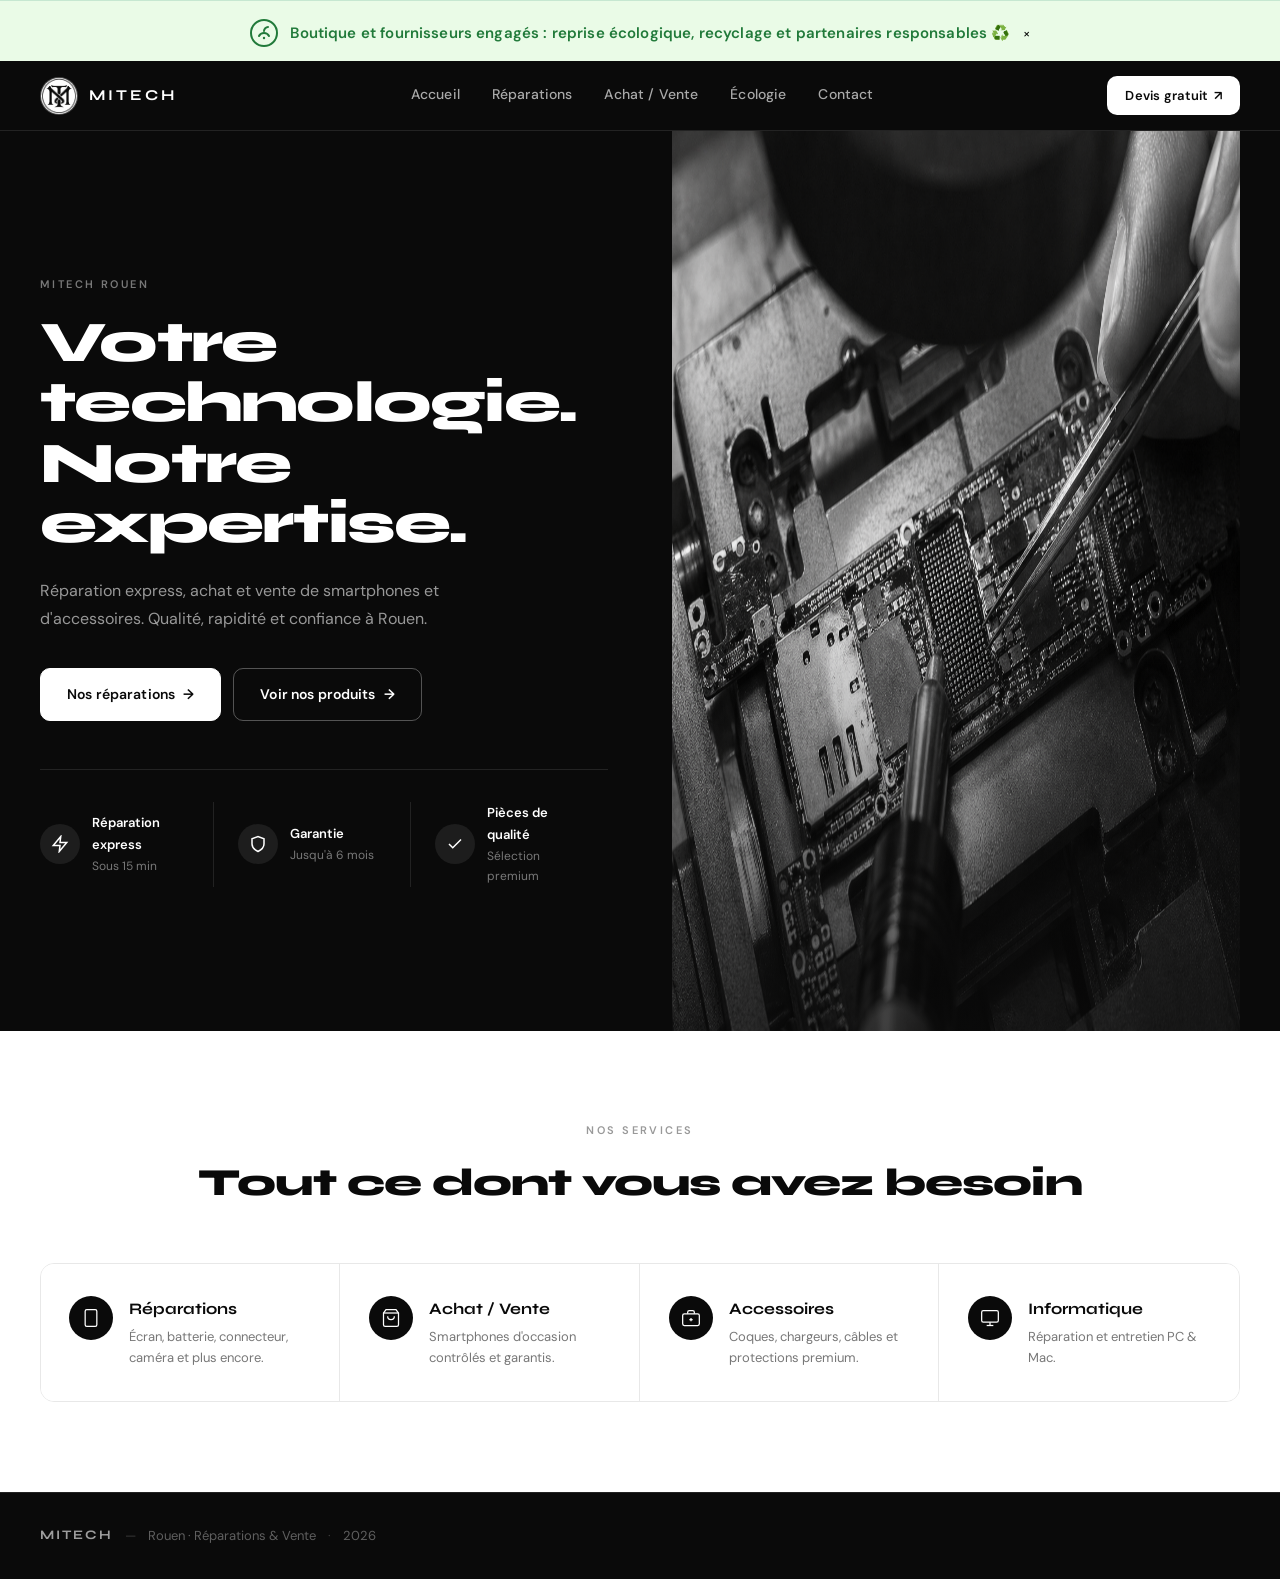
==== commit 02cf022a: "retour" ====
--- a/index.html
+++ b/index.html
@@ -22,11 +22,6 @@
     <meta charset="UTF-8" />
     <meta name="viewport" content="width=device-width, initial-scale=1.0" />
     <title>Mitech Rouen — Réparation & Vente de Smartphones</title>
-    <meta name="description"
-        content="Réparation, achat et vente de smartphones à Rouen. Service rapide, fiable et écologique. Devis gratuit." />
-    <meta name="keywords" content="smartphone, réparation, vente, achat, Rouen, Mitech, écologique, reconditionné" />
-    <meta name="author" content="Mitech Rouen" />
-    <link rel="icon" type="image/x-icon" href="favicon.ico" />
     <link rel="preconnect" href="https://fonts.googleapis.com">
     <link
         href="https://fonts.googleapis.com/css2?family=Syne:wght@600;700;800&family=DM+Sans:wght@400;500;600&display=swap"
@@ -181,24 +176,9 @@
             <span class="footer-sep">·</span>
             <span data-year></span>
         </div>
-        <footer class="footer">
-            <div class="footer-links">
-                <a href="index.html">Accueil</a>
-                <a href="reparations.html">Réparations</a>
-                <a href="achat.html">Achat / Vente</a>
-                <a href="ecologie.html">Écologie</a>
-                <a href="contact.html">Contact</a>
-            </div>
-            <div class="footer-socials">
-                <a href="#" aria-label="Instagram" title="Instagram">📸</a>
-                <a href="#" aria-label="Facebook" title="Facebook">📘</a>
-                <a href="#" aria-label="WhatsApp" title="WhatsApp">💬</a>
-            </div>
-            <div class="footer-legal">
-                © Mitech Rouen — Entreprise engagée pour un avenir durable.<br>
-                <a href="#" style="color:#aaa;">Mentions légales</a> | Horaires : Lun-Sam 10h-19h
-            </div>
-        </footer>
+    </footer>
+
+    <script src="script.js"></script>
 </body>
 
 </html>
--- a/style.css
+++ b/style.css
@@ -1,156 +1,3 @@
-/* =============================================
-   MENU BURGER & SCROLL TOP
-   ============================================= */
-.burger-menu {
-    display: none;
-    flex-direction: column;
-    justify-content: center;
-    align-items: center;
-    width: 38px;
-    height: 38px;
-    background: none;
-    border: none;
-    cursor: pointer;
-    z-index: 200;
-    margin-right: 10px;
-}
-
-.burger-menu span {
-    display: block;
-    width: 26px;
-    height: 3px;
-    background: #fff;
-    margin: 4px 0;
-    border-radius: 2px;
-    transition: 0.3s;
-}
-
-.burger-menu.open span:nth-child(1) {
-    transform: translateY(7px) rotate(45deg);
-}
-
-.burger-menu.open span:nth-child(2) {
-    opacity: 0;
-}
-
-.burger-menu.open span:nth-child(3) {
-    transform: translateY(-7px) rotate(-45deg);
-}
-
-@media (max-width: 900px) {
-    .burger-menu {
-        display: flex;
-    }
-
-    .nav-links {
-        position: absolute;
-        top: 70px;
-        left: 0;
-        width: 100vw;
-        background: var(--black);
-        flex-direction: column;
-        align-items: flex-start;
-        gap: 0;
-        padding: 0;
-        z-index: 150;
-        display: none;
-    }
-
-    .nav-links.nav-open {
-        display: flex;
-    }
-
-    .nav-links a {
-        width: 100%;
-        padding: 18px 2.5rem;
-        border-bottom: 1px solid #222;
-    }
-}
-
-.scroll-top-btn {
-    position: fixed;
-    bottom: 32px;
-    right: 32px;
-    background: var(--black);
-    color: var(--white);
-    border: none;
-    border-radius: 50%;
-    width: 48px;
-    height: 48px;
-    font-size: 2rem;
-    box-shadow: 0 4px 16px rgba(0, 0, 0, 0.18);
-    cursor: pointer;
-    z-index: 300;
-    display: none;
-    transition: background 0.2s;
-}
-
-.scroll-top-btn:hover {
-    background: #222;
-}
-
-/* =============================================
-   FOOTER ENRICHI
-   ============================================= */
-.footer {
-    background: var(--black);
-    border-top: 1px solid var(--border);
-    padding: 2.5rem 2.5rem 1.5rem 2.5rem;
-    color: rgba(255, 255, 255, 0.7);
-    font-size: 15px;
-    text-align: center;
-}
-
-.footer-links {
-    margin: 1rem 0 0.5rem 0;
-    display: flex;
-    justify-content: center;
-    gap: 1.5rem;
-    flex-wrap: wrap;
-}
-
-.footer-links a {
-    color: #8fd694;
-    text-decoration: underline;
-    font-size: 15px;
-    transition: color 0.2s;
-}
-
-.footer-links a:hover {
-    color: #fff;
-}
-
-.footer-socials {
-    margin: 0.5rem 0 0 0;
-    display: flex;
-    justify-content: center;
-    gap: 1.2rem;
-}
-
-.footer-socials a {
-    color: #8fd694;
-    font-size: 1.5rem;
-    transition: color 0.2s;
-}
-
-.footer-socials a:hover {
-    color: #fff;
-}
-
-.footer-legal {
-    margin-top: 0.5rem;
-    font-size: 13px;
-    color: #aaa;
-}
-
-/* ACCESSIBILITÉ : focus visible */
-a:focus,
-button:focus,
-.btn:focus {
-    outline: 2px solid #8fd694;
-    outline-offset: 2px;
-}
-
 /* =============================================
    OPTIMISATION RESPONSIVE SUPPLÉMENTAIRE
    ============================================= */
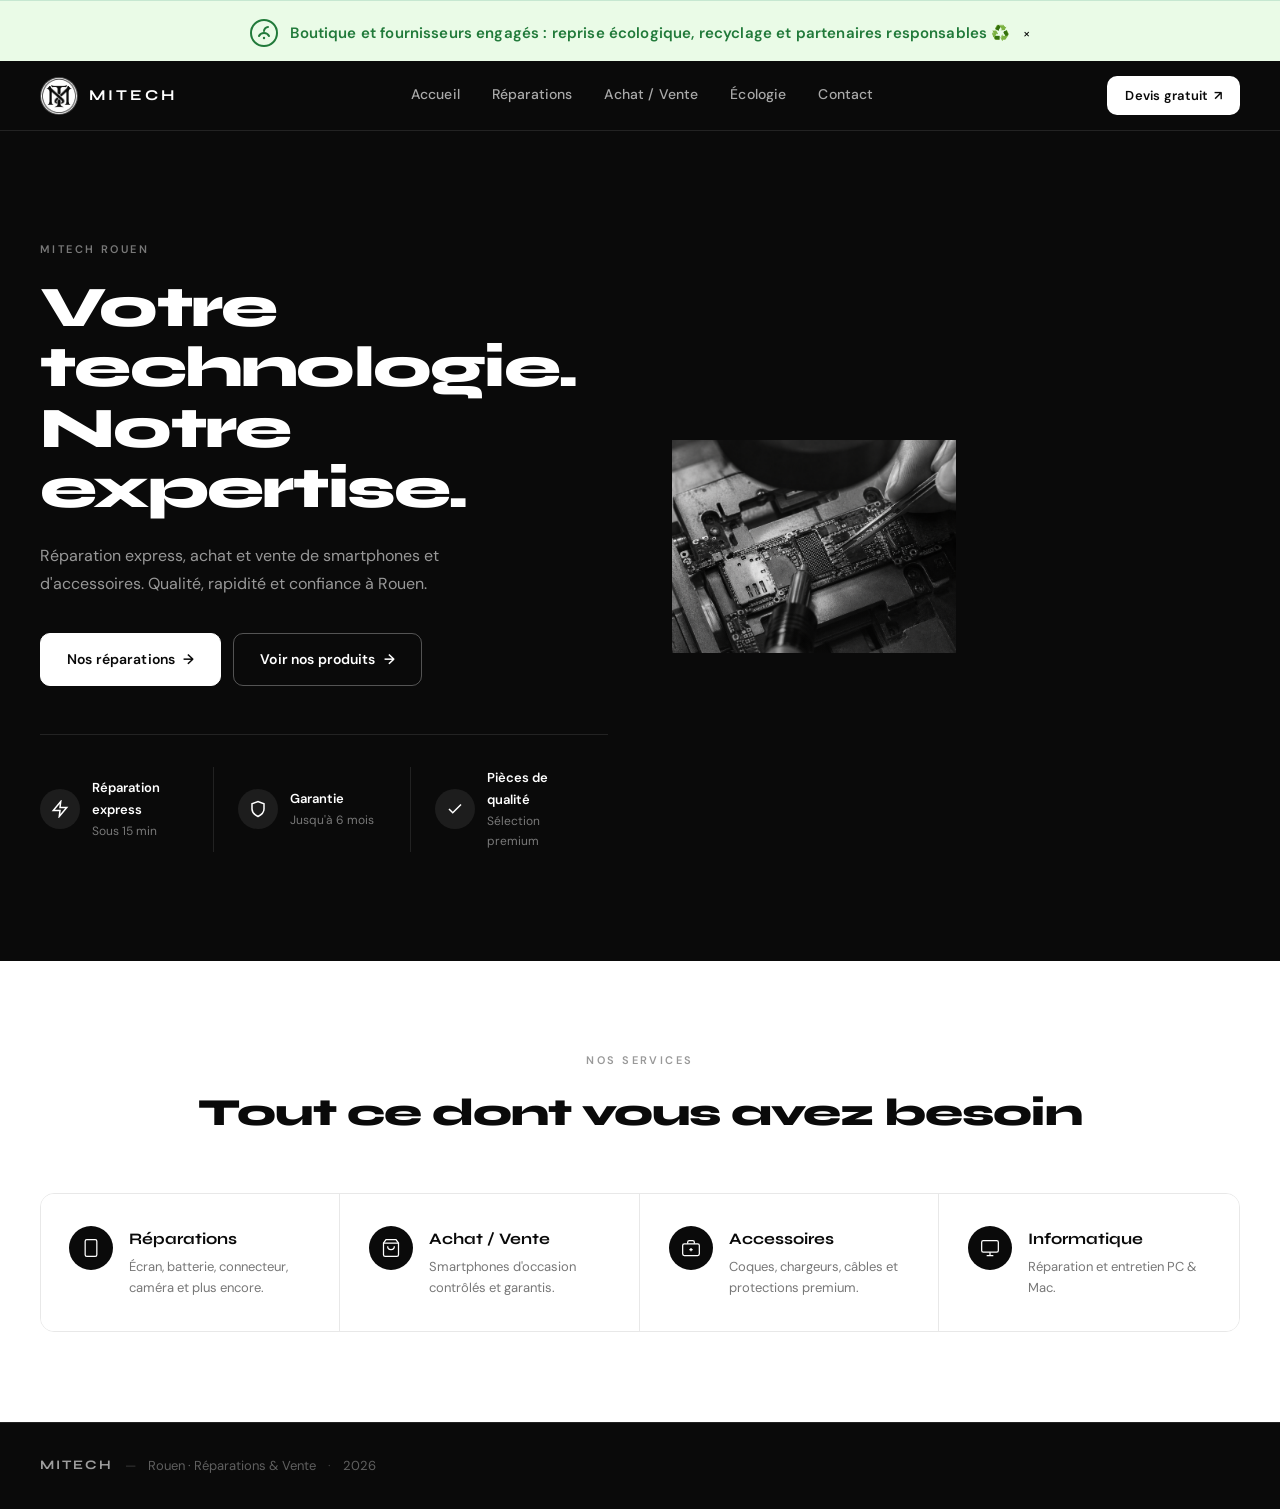
==== commit b0240ceb: "button telephone" ====
--- a/index.html
+++ b/index.html
@@ -45,6 +45,11 @@
                 <a href="contact.html">Contact</a>
             </nav>
             <a href="contact.html" class="devis-btn">Devis gratuit <span>↗</span></a>
+            <button class="hamburger-btn" aria-label="Menu" aria-expanded="false">
+                <span></span>
+                <span></span>
+                <span></span>
+            </button>
         </div>
     </header>
 
--- a/style.css
+++ b/style.css
@@ -315,6 +315,38 @@
     background: #e8e8e8;
 }
 
+/* Hamburger Menu Button */
+.hamburger-btn {
+    display: none;
+    flex-direction: column;
+    gap: 5px;
+    background: none;
+    border: none;
+    cursor: pointer;
+    padding: 8px;
+}
+
+.hamburger-btn span {
+    width: 24px;
+    height: 2.5px;
+    background: var(--white);
+    border-radius: 2px;
+    transition: all 0.3s ease;
+    display: block;
+}
+
+.hamburger-btn.active span:nth-child(1) {
+    transform: rotate(45deg) translate(10px, 10px);
+}
+
+.hamburger-btn.active span:nth-child(2) {
+    opacity: 0;
+}
+
+.hamburger-btn.active span:nth-child(3) {
+    transform: rotate(-45deg) translate(7px, -7px);
+}
+
 /* =============================================
    BOUTONS
    ============================================= */
@@ -467,46 +499,26 @@
 
 /* Côté droit — image hero */
 .hero-right {
-    <<<<<<< HEAD width: 50vw;
-    height: 100vh;
-    display: flex;
-    align-items: center;
-    justify-content: center;
-    padding: 0;
-    margin: 0;
-    box-sizing: border-box;
-    background: transparent;
-    =======width: 50%;
+    width: 50%;
     height: 100%;
     display: flex;
     align-items: stretch;
-    >>>>>>>parent of 1226ffb (17)
 }
 
 .hero-img-wrap {
     position: relative;
-    <<<<<<< HEAD width: 100vw;
-    height: 100vh;
-    min-height: unset;
-    overflow: hidden;
-    display: flex;
-    align-items: center;
-    justify-content: center;
-    padding: 0;
-    margin: 0;
-    background: transparent;
-    =======width: 100%;
+    width: 100%;
     min-height: 500px;
     overflow: hidden;
-    >>>>>>>parent of 1226ffb (17)
+    display: flex;
+    align-items: center;
+    justify-content: center;
 }
 
 .hero-img-wrap img {
     width: 100%;
     height: 100%;
-    <<<<<<< HEAD max-width: 100vw;
-    max-height: 100vh;
-    =======>>>>>>>parent of 1226ffb (17) object-fit: contain;
+    object-fit: contain;
     object-position: center;
     display: block;
     margin: 0 auto;
@@ -1067,7 +1079,36 @@
 }
 
 @media (max-width: 640px) {
+    .hamburger-btn {
+        display: flex;
+    }
+
     .nav-links {
+        position: fixed;
+        top: 70px;
+        left: 0;
+        right: 0;
+        background: var(--black);
+        flex-direction: column;
+        gap: 0;
+        padding: 1.5rem 1.25rem;
+        border-bottom: 1px solid var(--border);
+        display: none;
+        z-index: 99;
+        max-height: calc(100vh - 70px);
+        overflow-y: auto;
+    }
+
+    .nav-links.active {
+        display: flex;
+    }
+
+    .nav-links a {
+        padding: 1rem 0;
+        border-bottom: 1px solid var(--border);
+    }
+
+    .devis-btn {
         display: none;
     }
 
@@ -1077,11 +1118,24 @@
 
     .hero,
     .page-hero {
+        grid-template-columns: 1fr;
         padding: 3rem 1.25rem 2.5rem;
+        gap: 2rem;
+        min-height: auto;
     }
 
     .hero-left {
         padding: 2rem 0;
+    }
+
+    .hero-right {
+        width: 100%;
+        height: auto;
+        min-height: 300px;
+    }
+
+    .hero-img-wrap {
+        min-height: 280px;
     }
 
     .services {
